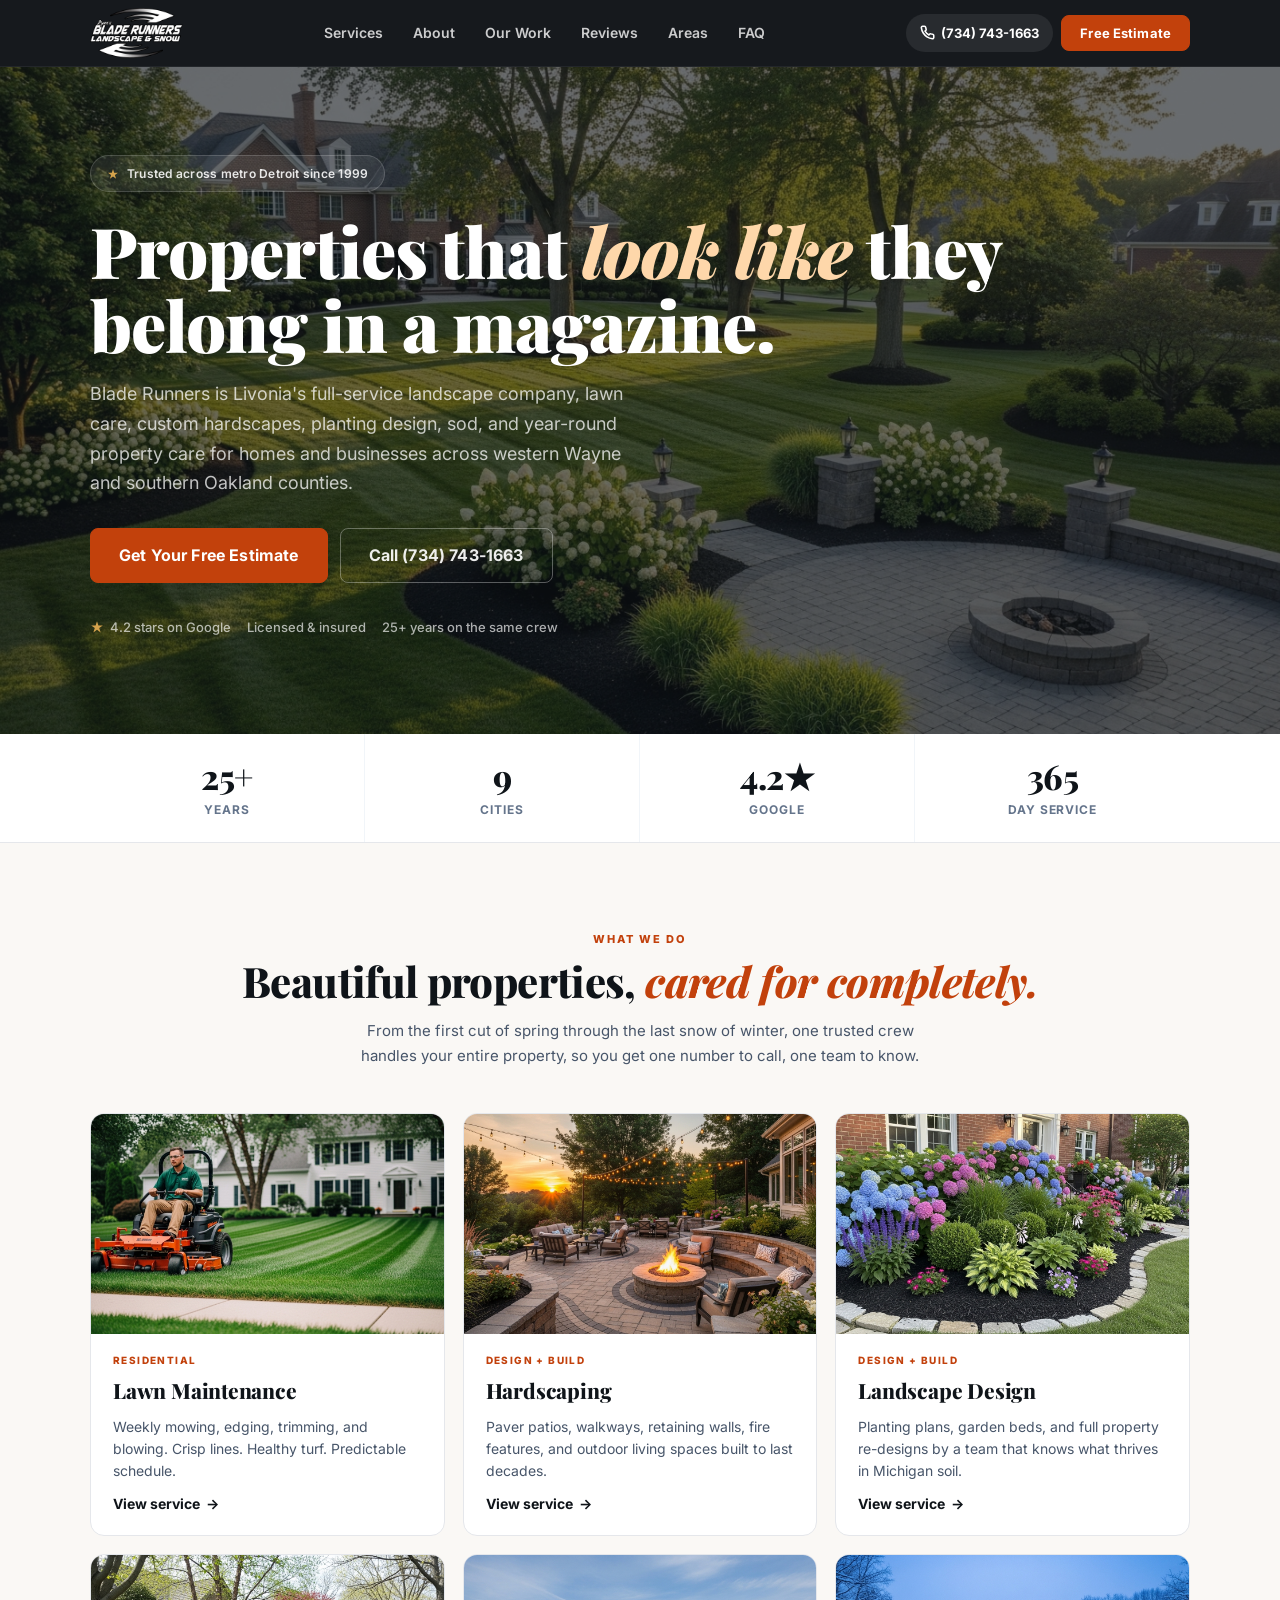
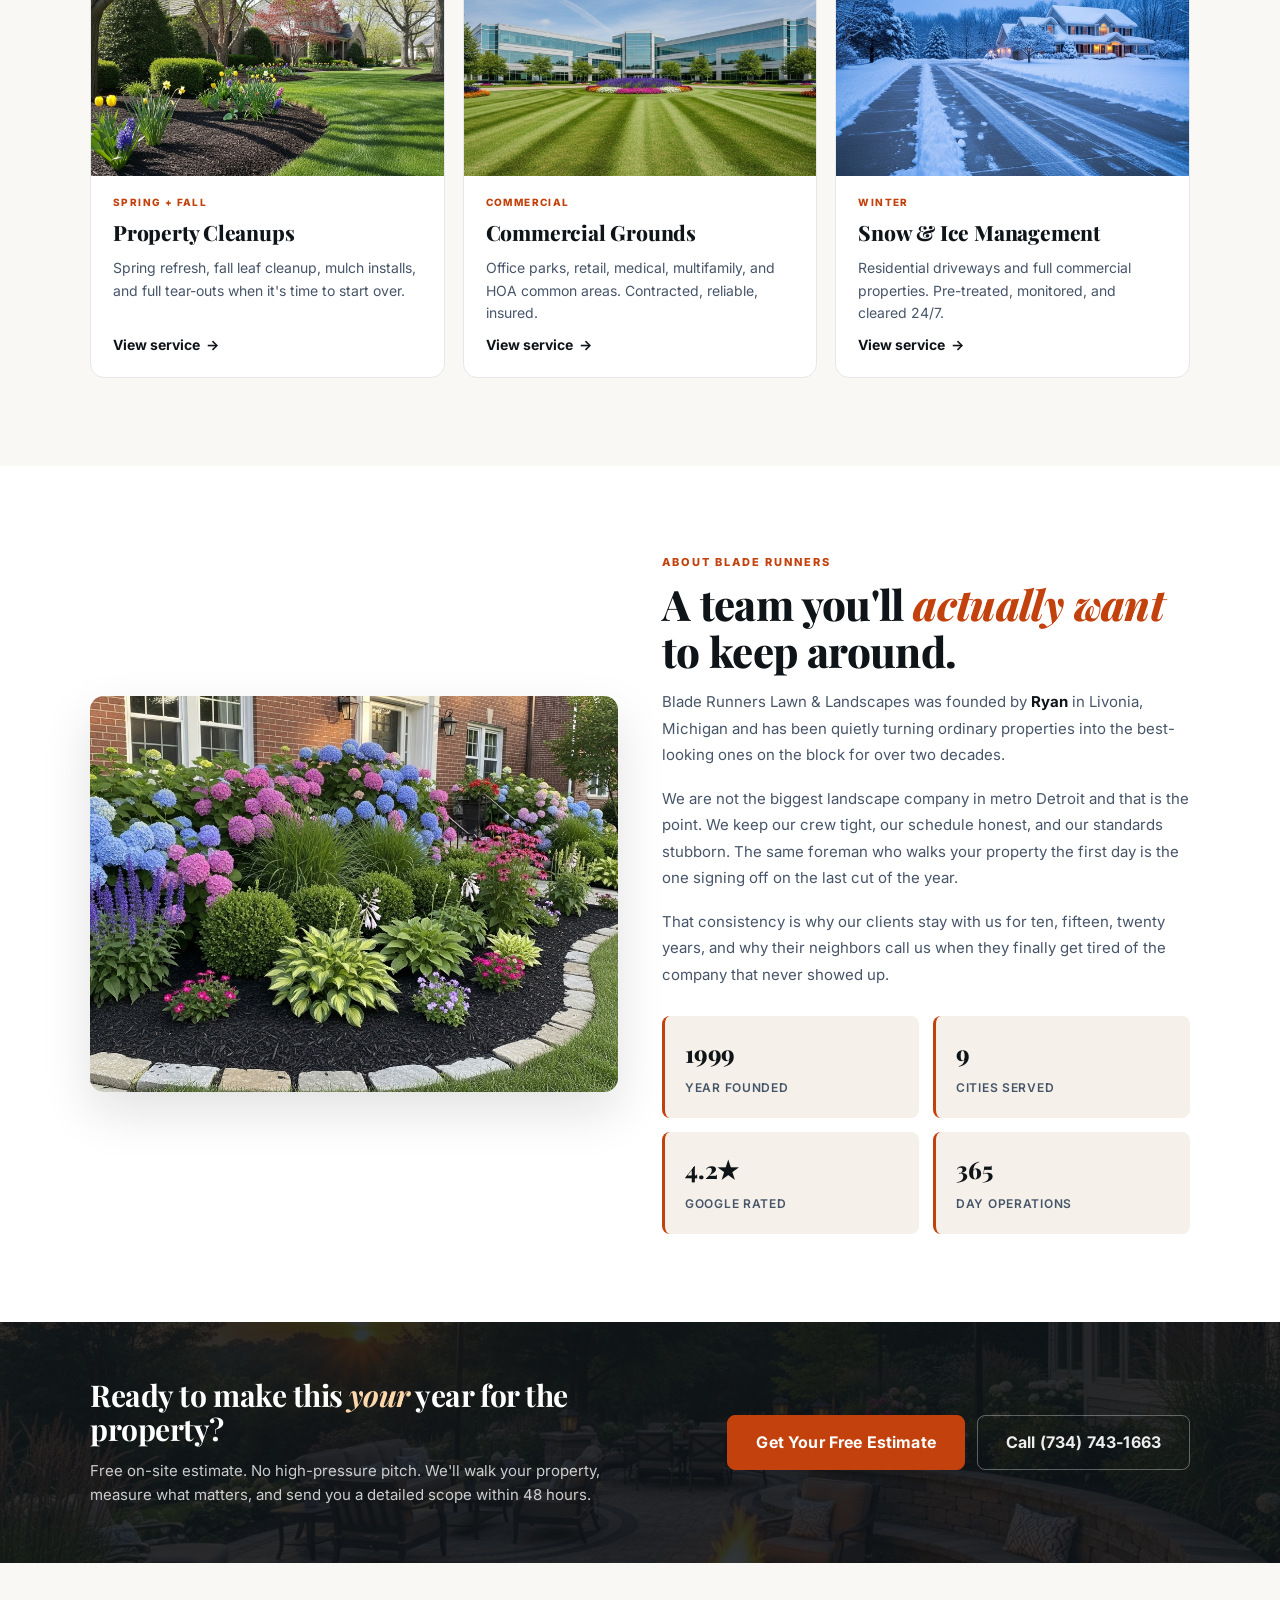
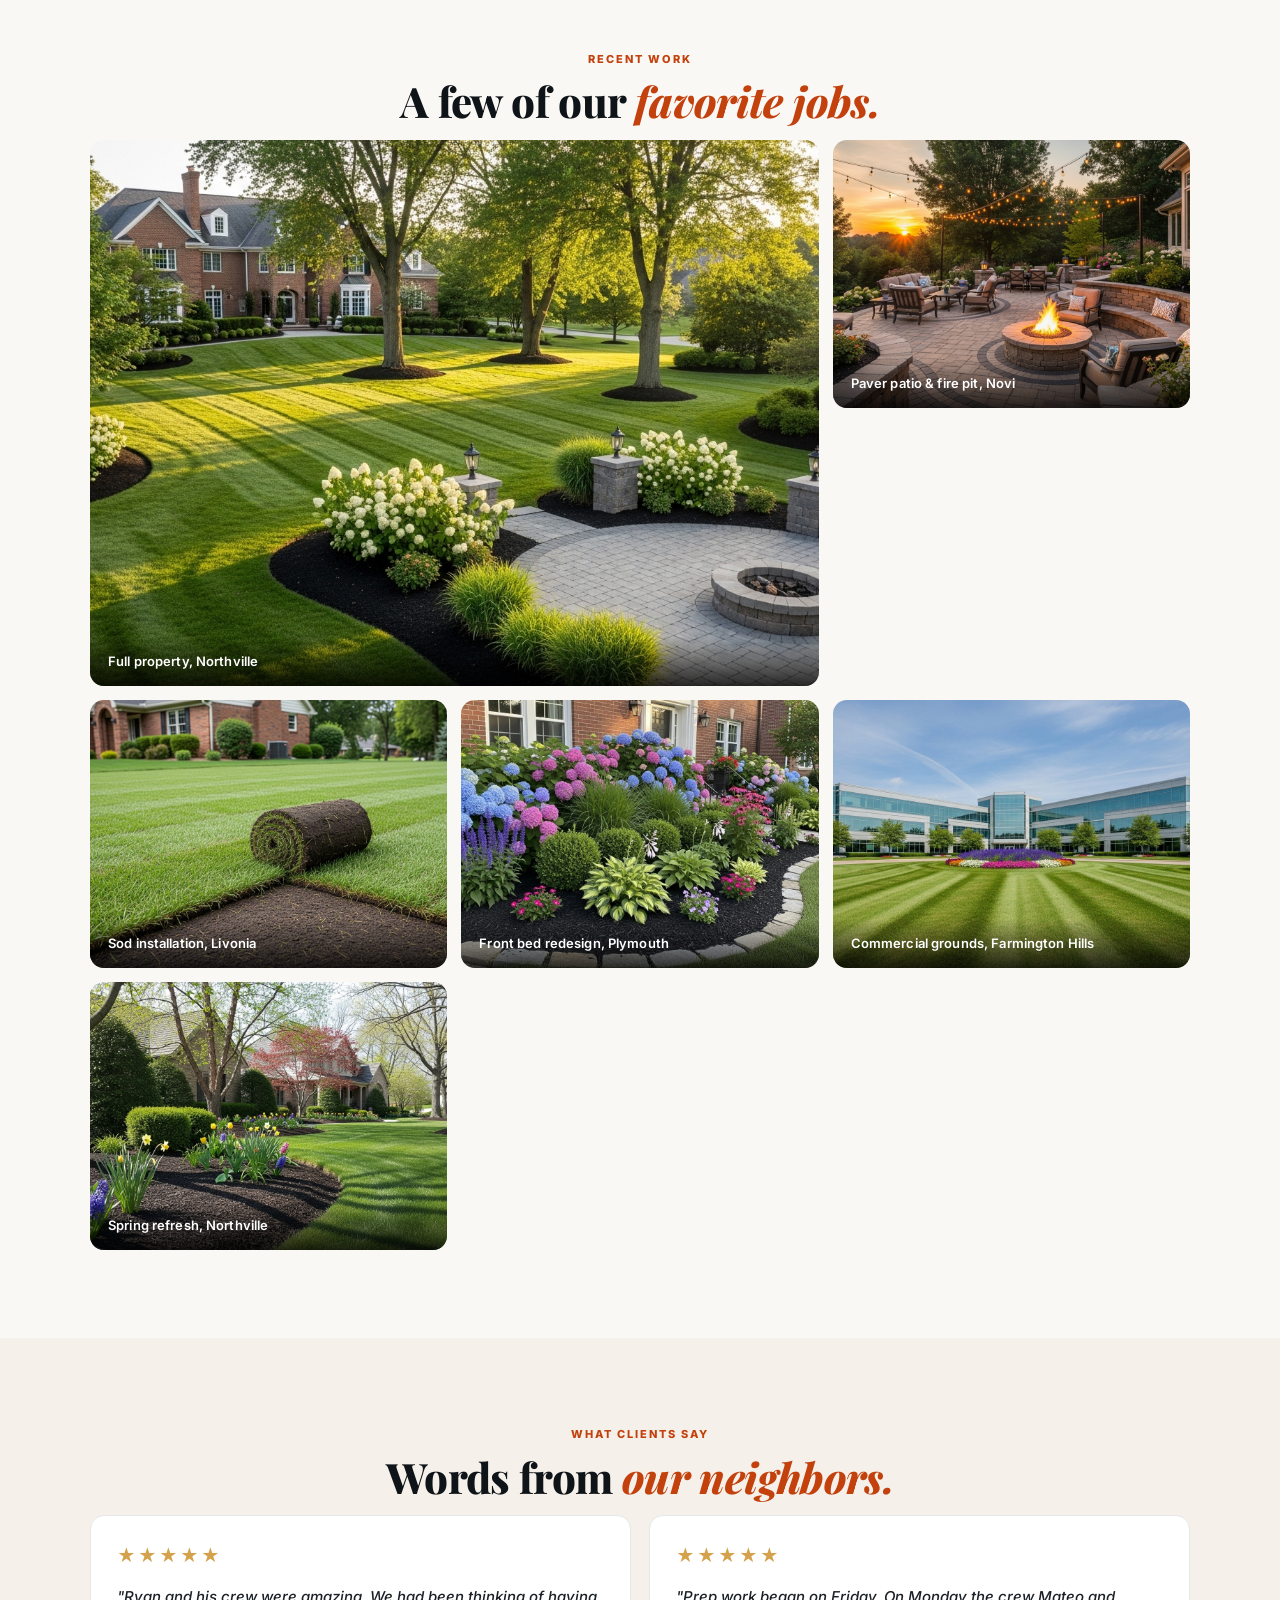
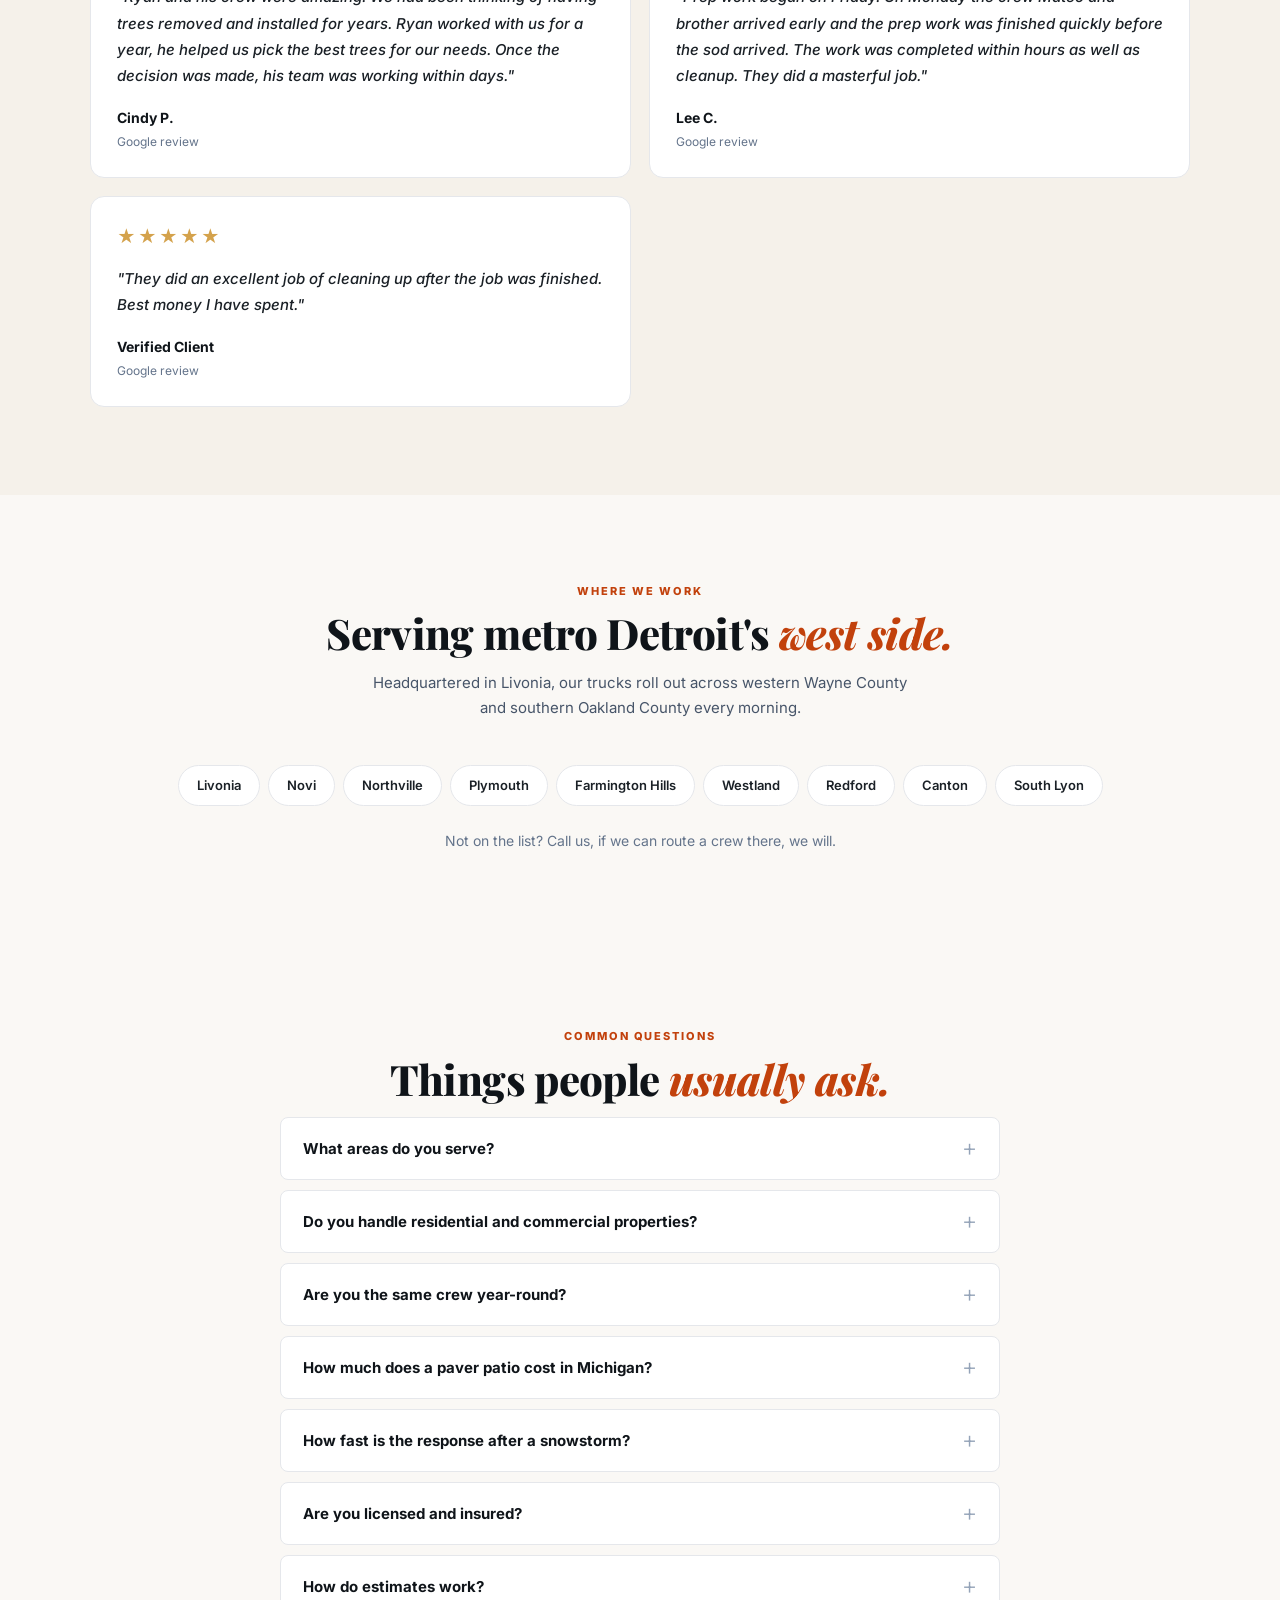
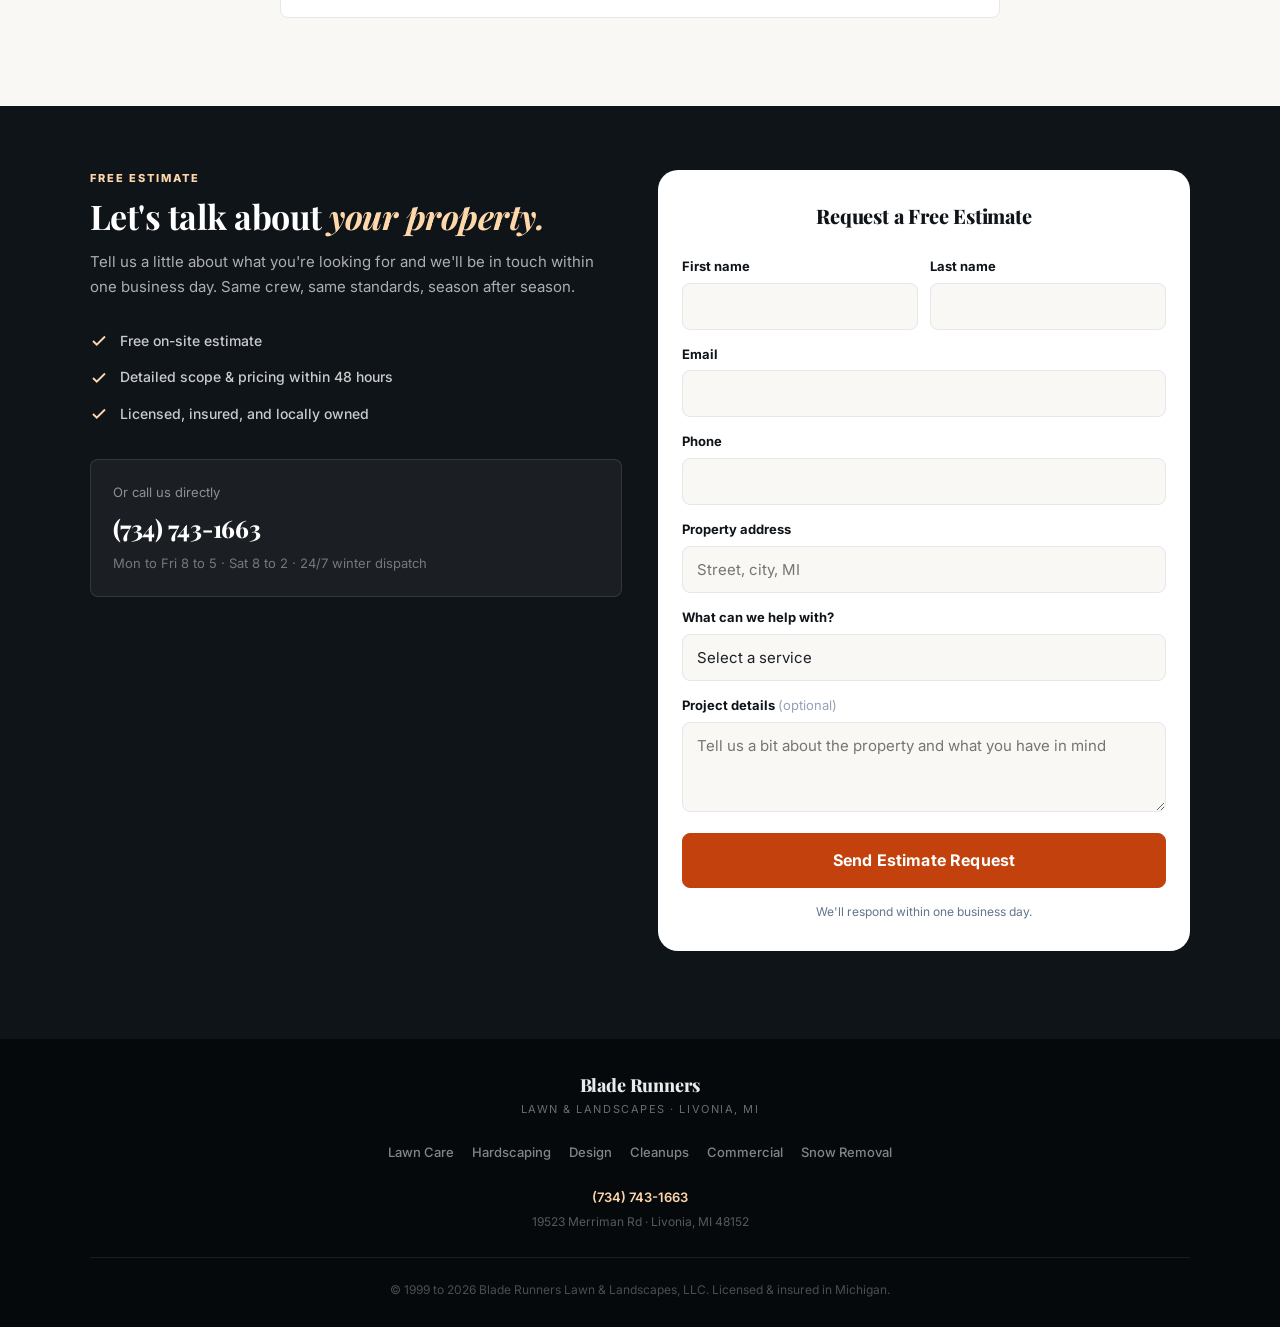
==== index.html @ 059b1758 "Brand: BR red #E00000 + chrome logo on dark header - Palette switched from clay orange to BR red (ma" ====
<!DOCTYPE html>
<html lang="en">
<head>
  <meta charset="UTF-8">
  <meta name="viewport" content="width=device-width, initial-scale=1.0">
  <title>Blade Runners Lawn &amp; Landscapes | Livonia MI Landscaping &amp; Lawn Care</title>
  <meta name="description" content="Livonia, Novi, Northville &amp; Plymouth's premier landscape company. Lawn maintenance, hardscaping, design, sod &amp; year-round snow service. 25+ years. Free estimates: (734) 743-1663.">
  <meta name="keywords" content="landscaping livonia mi, lawn care livonia, landscaping novi mi, hardscaping michigan, paver patio installation, residential lawn maintenance, commercial lawn care, snow removal livonia, sod installation, blade runners landscapes">
  <meta name="robots" content="index, follow">
  <link rel="canonical" href="https://bladerunnerslandscapes.com/">

  <meta property="og:site_name" content="Blade Runners Lawn &amp; Landscapes">
  <meta property="og:title" content="Blade Runners Lawn &amp; Landscapes | Livonia MI's Premier Landscape Company">
  <meta property="og:description" content="Beautiful lawns. Custom hardscapes. Reliable year-round care. Serving Livonia, Novi, Northville, Plymouth &amp; Farmington Hills since 1999.">
  <meta property="og:type" content="website">
  <meta property="og:url" content="https://bladerunnerslandscapes.com/">
  <meta property="og:image" content="https://bladerunnerslandscapes.com/assets/images/og-image.jpg">
  <meta property="og:image:width" content="1200">
  <meta property="og:image:height" content="630">
  <meta property="og:locale" content="en_US">
  <meta name="twitter:card" content="summary_large_image">
  <meta name="twitter:title" content="Blade Runners Lawn &amp; Landscapes | Livonia MI">
  <meta name="twitter:description" content="Beautiful lawns. Custom hardscapes. Reliable year-round care across metro Detroit's west side.">
  <meta name="twitter:image" content="https://bladerunnerslandscapes.com/assets/images/og-image.jpg">

  <link rel="icon" type="image/png" href="assets/images/br-logo-original.png">
  <link rel="apple-touch-icon" href="assets/images/br-logo-original.png">

  <script type="application/ld+json">
  {
    "@context": "https://schema.org",
    "@type": "LandscapingBusiness",
    "name": "Blade Runners Lawn & Landscapes, LLC",
    "alternateName": "Blade Runners Lawn & Snow",
    "description": "Premier landscape company serving Livonia, Novi, Northville, Plymouth, and Farmington Hills, Michigan. Lawn maintenance, custom hardscapes, landscape design, sod installation, tree services, and year-round snow & ice management.",
    "url": "https://bladerunnerslandscapes.com",
    "telephone": "+17347431663",
    "image": "https://bladerunnerslandscapes.com/assets/images/og-image.jpg",
    "logo": "https://bladerunnerslandscapes.com/assets/images/br-logo-original.png",
    "address": {
      "@type": "PostalAddress",
      "streetAddress": "19523 Merriman Rd",
      "addressLocality": "Livonia",
      "addressRegion": "MI",
      "postalCode": "48152",
      "addressCountry": "US"
    },
    "geo": {"@type":"GeoCoordinates","latitude":42.4314515,"longitude":-83.3559179},
    "areaServed": ["Livonia, MI","Novi, MI","Northville, MI","Plymouth, MI","Farmington Hills, MI","Westland, MI","Redford, MI","Canton, MI","South Lyon, MI"],
    "openingHoursSpecification": [
      {"@type":"OpeningHoursSpecification","dayOfWeek":["Monday","Tuesday","Wednesday","Thursday","Friday"],"opens":"08:00","closes":"17:00"},
      {"@type":"OpeningHoursSpecification","dayOfWeek":"Saturday","opens":"08:00","closes":"14:00"}
    ],
    "priceRange": "$$",
    "aggregateRating": {"@type":"AggregateRating","ratingValue":"4.2","reviewCount":"31","bestRating":"5"},
    "sameAs": ["https://www.google.com/maps/place/Blade+Runners+Lawn+%26+Landscapes,+LLC."]
  }
  </script>

  <script type="application/ld+json">
  {
    "@context": "https://schema.org",
    "@type": "FAQPage",
    "mainEntity": [
      {"@type":"Question","name":"What areas does Blade Runners Lawn & Landscapes serve?","acceptedAnswer":{"@type":"Answer","text":"We serve Livonia, Novi, Northville, Plymouth, Farmington Hills, Westland, Redford, Canton, South Lyon, and surrounding communities on metro Detroit's west side."}},
      {"@type":"Question","name":"Do you offer year-round service?","acceptedAnswer":{"@type":"Answer","text":"Yes. We provide lawn care, landscape design, and hardscape installation in spring through fall, then transition to snow & ice management in winter, one trusted crew, every season."}},
      {"@type":"Question","name":"How much does a paver patio cost in Michigan?","acceptedAnswer":{"@type":"Answer","text":"Most residential paver patios range from $12,000 to $45,000 depending on size, material grade, site prep, and design complexity. We provide free on-site estimates with detailed line-item pricing."}},
      {"@type":"Question","name":"Do you handle commercial properties?","acceptedAnswer":{"@type":"Answer","text":"Yes, we maintain office parks, retail centers, medical buildings, and HOA common areas across western Wayne County and southern Oakland County, with seasonal contracts and 24/7 winter response."}},
      {"@type":"Question","name":"Are you licensed and insured?","acceptedAnswer":{"@type":"Answer","text":"Yes. Blade Runners Lawn & Landscapes, LLC is fully licensed and insured in the state of Michigan, including general liability and workers' compensation."}}
    ]
  }
  </script>

  <link rel="sitemap" type="application/xml" href="/sitemap.xml">

  <link rel="preconnect" href="https://fonts.googleapis.com">
  <link rel="preconnect" href="https://fonts.gstatic.com" crossorigin>
  <link href="https://fonts.googleapis.com/css2?family=Inter:wght@400;500;600;700;800;900&family=Playfair+Display:ital,wght@0,700;0,800;0,900;1,800&display=swap" rel="stylesheet">
  <link rel="stylesheet" href="styles.css">
</head>
<body>

  <!-- Sticky Mobile CTA -->
  <div class="sticky-cta" id="stickyCta">
    <a href="tel:+17347431663" class="sticky-cta__call">
      <svg width="18" height="18" viewBox="0 0 24 24" fill="none" stroke="currentColor" stroke-width="2.5"><path d="M22 16.92v3a2 2 0 01-2.18 2 19.79 19.79 0 01-8.63-3.07 19.5 19.5 0 01-6-6 19.79 19.79 0 01-3.07-8.67A2 2 0 014.11 2h3a2 2 0 012 1.72c.127.96.361 1.903.7 2.81a2 2 0 01-.45 2.11L8.09 9.91a16 16 0 006 6l1.27-1.27a2 2 0 012.11-.45c.907.339 1.85.573 2.81.7A2 2 0 0122 16.92z"/></svg>
      Call Now
    </a>
    <a href="#contact" class="sticky-cta__quote">Free Estimate</a>
  </div>

  <!-- Header -->
  <header class="header" id="header">
    <div class="container">
      <div class="header__inner">
        <a href="/" class="header__brand"><img src="assets/images/br-logo.png" alt="Blade Runners Lawn &amp; Landscapes" class="header__logo"></a>
        <nav class="header__nav" id="desktopNav">
          <a href="#services">Services</a>
          <a href="#about">About</a>
          <a href="#work">Our Work</a>
          <a href="#reviews">Reviews</a>
          <a href="#areas">Areas</a>
          <a href="#faq">FAQ</a>
        </nav>
        <div class="header__actions">
          <a href="tel:+17347431663" class="header__phone">
            <svg width="15" height="15" viewBox="0 0 24 24" fill="none" stroke="currentColor" stroke-width="2.5"><path d="M22 16.92v3a2 2 0 01-2.18 2 19.79 19.79 0 01-8.63-3.07 19.5 19.5 0 01-6-6 19.79 19.79 0 01-3.07-8.67A2 2 0 014.11 2h3a2 2 0 012 1.72c.127.96.361 1.903.7 2.81a2 2 0 01-.45 2.11L8.09 9.91a16 16 0 006 6l1.27-1.27a2 2 0 012.11-.45c.907.339 1.85.573 2.81.7A2 2 0 0122 16.92z"/></svg>
            <span>(734) 743-1663</span>
          </a>
          <a href="#contact" class="btn btn--primary btn--sm header__cta">Free Estimate</a>
          <button class="hamburger" id="hamburger" aria-label="Open menu"><span></span><span></span><span></span></button>
        </div>
      </div>
    </div>
  </header>
  <div class="mobile-menu" id="mobileMenu">
    <nav class="mobile-menu__nav">
      <a href="#services">Services</a>
      <a href="#about">About</a>
      <a href="#work">Our Work</a>
      <a href="#reviews">Reviews</a>
      <a href="#areas">Areas</a>
      <a href="#faq">FAQ</a>
      <a href="#contact" class="btn btn--primary btn--lg btn--full">Get Free Estimate</a>
    </nav>
  </div>

  <!-- Hero with video -->
  <section class="hero">
    <video class="hero__video" autoplay muted loop playsinline poster="assets/images/home-hero.jpg">
      <source src="assets/videos/hero.mp4" type="video/mp4">
    </video>
    <div class="hero__overlay"></div>
    <div class="container">
      <div class="hero__content">
        <span class="hero__badge">
          <svg width="12" height="12" viewBox="0 0 24 24" fill="currentColor"><path d="M12 2l2.4 7.4H22l-6.2 4.5 2.4 7.4L12 16.8l-6.2 4.5 2.4-7.4L2 9.4h7.6z"/></svg>
          Trusted across metro Detroit since 1999
        </span>
        <h1 class="hero__title">Properties that <em>look like</em> they belong in a magazine.</h1>
        <p class="hero__subtitle">Blade Runners is Livonia's full-service landscape company, lawn care, custom hardscapes, planting design, sod, and year-round property care for homes and businesses across western Wayne and southern Oakland counties.</p>
        <div class="hero__ctas">
          <a href="#contact" class="btn btn--primary btn--lg">Get Your Free Estimate</a>
          <a href="tel:+17347431663" class="btn btn--outline-light btn--lg">Call (734) 743-1663</a>
        </div>
        <div class="hero__trust">
          <span class="hero__trust-item"><svg width="14" height="14" viewBox="0 0 24 24" fill="currentColor"><path d="M12 2l2.4 7.4H22l-6.2 4.5 2.4 7.4L12 16.8l-6.2 4.5 2.4-7.4L2 9.4h7.6z"/></svg>4.2 stars on Google</span>
          <span class="hero__trust-item">Licensed &amp; insured</span>
          <span class="hero__trust-item">25+ years on the same crew</span>
        </div>
      </div>
    </div>
  </section>

  <!-- Trust Bar -->
  <section class="trust-bar">
    <div class="container">
      <div class="trust-bar__inner">
        <div class="trust-bar__item"><span class="trust-bar__num">25+</span><span class="trust-bar__label">Years</span></div>
        <div class="trust-bar__item"><span class="trust-bar__num">9</span><span class="trust-bar__label">Cities</span></div>
        <div class="trust-bar__item"><span class="trust-bar__num">4.2&#9733;</span><span class="trust-bar__label">Google</span></div>
        <div class="trust-bar__item"><span class="trust-bar__num">365</span><span class="trust-bar__label">Day Service</span></div>
      </div>
    </div>
  </section>

  <!-- Services -->
  <section class="services" id="services">
    <div class="container">
      <span class="eyebrow">What we do</span>
      <h2 class="section-title">Beautiful properties, <em>cared for completely.</em></h2>
      <p class="section-sub">From the first cut of spring through the last snow of winter, one trusted crew handles your entire property, so you get one number to call, one team to know.</p>

      <div class="services__grid">
        <a href="lawn-maintenance/" class="svc-card" data-animate>
          <div class="svc-card__img"><img src="assets/images/svc-lawn-maintenance.jpg" alt="Manicured residential lawn with crisp diagonal stripes"></div>
          <span class="svc-card__tag">Residential</span>
          <h3>Lawn Maintenance</h3>
          <p>Weekly mowing, edging, trimming, and blowing. Crisp lines. Healthy turf. Predictable schedule.</p>
          <span class="svc-card__link">View service</span>
        </a>

        <a href="hardscaping/" class="svc-card" data-animate>
          <div class="svc-card__img"><img src="assets/images/svc-hardscaping.jpg" alt="Custom paver patio with stone fire pit at dusk"></div>
          <span class="svc-card__tag">Design + Build</span>
          <h3>Hardscaping</h3>
          <p>Paver patios, walkways, retaining walls, fire features, and outdoor living spaces built to last decades.</p>
          <span class="svc-card__link">View service</span>
        </a>

        <a href="landscape-design/" class="svc-card" data-animate>
          <div class="svc-card__img"><img src="assets/images/svc-landscape-design.jpg" alt="Layered garden bed with hydrangeas and ornamental grasses"></div>
          <span class="svc-card__tag">Design + Build</span>
          <h3>Landscape Design</h3>
          <p>Planting plans, garden beds, and full property re-designs by a team that knows what thrives in Michigan soil.</p>
          <span class="svc-card__link">View service</span>
        </a>

        <a href="landscape-cleanup/" class="svc-card" data-animate>
          <div class="svc-card__img"><img src="assets/images/svc-landscape-cleanup.jpg" alt="Spring landscape refresh with fresh mulch and edged beds"></div>
          <span class="svc-card__tag">Spring + Fall</span>
          <h3>Property Cleanups</h3>
          <p>Spring refresh, fall leaf cleanup, mulch installs, and full tear-outs when it's time to start over.</p>
          <span class="svc-card__link">View service</span>
        </a>

        <a href="commercial-lawn-maintenance/" class="svc-card" data-animate>
          <div class="svc-card__img"><img src="assets/images/svc-commercial-lawn.jpg" alt="Commercial office park with manicured landscaping"></div>
          <span class="svc-card__tag">Commercial</span>
          <h3>Commercial Grounds</h3>
          <p>Office parks, retail, medical, multifamily, and HOA common areas. Contracted, reliable, insured.</p>
          <span class="svc-card__link">View service</span>
        </a>

        <a href="snow-removal/" class="svc-card" data-animate>
          <div class="svc-card__img"><img src="assets/images/svc-snow-removal.jpg" alt="Cleared driveway after Michigan snowfall at dawn"></div>
          <span class="svc-card__tag">Winter</span>
          <h3>Snow &amp; Ice Management</h3>
          <p>Residential driveways and full commercial properties. Pre-treated, monitored, and cleared 24/7.</p>
          <span class="svc-card__link">View service</span>
        </a>
      </div>
    </div>
  </section>

  <!-- About -->
  <section class="about" id="about">
    <div class="container">
      <div class="about__inner">
        <div class="about__img" data-animate>
          <img src="assets/images/svc-landscape-design.jpg" alt="Professional landscape design installation">
        </div>
        <div class="about__text" data-animate>
          <span class="eyebrow section-title--left" style="text-align:left">About Blade Runners</span>
          <h2 class="section-title section-title--left">A team you'll <em>actually want</em> to keep around.</h2>
          <p>Blade Runners Lawn &amp; Landscapes was founded by <strong>Ryan</strong> in Livonia, Michigan and has been quietly turning ordinary properties into the best-looking ones on the block for over two decades.</p>
          <p>We are not the biggest landscape company in metro Detroit and that is the point. We keep our crew tight, our schedule honest, and our standards stubborn. The same foreman who walks your property the first day is the one signing off on the last cut of the year.</p>
          <p>That consistency is why our clients stay with us for ten, fifteen, twenty years, and why their neighbors call us when they finally get tired of the company that never showed up.</p>
          <div class="about__stats">
            <div class="about__stat"><strong>1999</strong><span>Year founded</span></div>
            <div class="about__stat"><strong>9</strong><span>Cities served</span></div>
            <div class="about__stat"><strong>4.2&#9733;</strong><span>Google rated</span></div>
            <div class="about__stat"><strong>365</strong><span>Day operations</span></div>
          </div>
        </div>
      </div>
    </div>
  </section>

  <!-- CTA Banner -->
  <section class="cta-banner" style="background-image:url('assets/images/svc-hardscaping.jpg')">
    <div class="container">
      <div class="cta-banner__inner">
        <div>
          <h2>Ready to make this <em>your</em> year for the property?</h2>
          <p>Free on-site estimate. No high-pressure pitch. We'll walk your property, measure what matters, and send you a detailed scope within 48 hours.</p>
        </div>
        <div class="cta-banner__actions">
          <a href="#contact" class="btn btn--primary btn--lg">Get Your Free Estimate</a>
          <a href="tel:+17347431663" class="btn btn--outline-light btn--lg">Call (734) 743-1663</a>
        </div>
      </div>
    </div>
  </section>

  <!-- Work / Gallery -->
  <section class="work" id="work">
    <div class="container">
      <span class="eyebrow">Recent work</span>
      <h2 class="section-title">A few of our <em>favorite jobs.</em></h2>
      <div class="work__grid">
        <div class="work__item work__item--wide" data-animate>
          <img src="assets/images/home-hero.jpg" alt="Estate property with paver patio and manicured lawn">
          <span>Full property, Northville</span>
        </div>
        <div class="work__item" data-animate>
          <img src="assets/images/svc-hardscaping.jpg" alt="Custom paver patio with fire pit">
          <span>Paver patio &amp; fire pit, Novi</span>
        </div>
        <div class="work__item" data-animate>
          <img src="assets/images/svc-sod.jpg" alt="Fresh sod installation">
          <span>Sod installation, Livonia</span>
        </div>
        <div class="work__item" data-animate>
          <img src="assets/images/svc-landscape-design.jpg" alt="Garden bed planting design">
          <span>Front bed redesign, Plymouth</span>
        </div>
        <div class="work__item" data-animate>
          <img src="assets/images/svc-commercial-lawn.jpg" alt="Commercial property landscaping">
          <span>Commercial grounds, Farmington Hills</span>
        </div>
        <div class="work__item" data-animate>
          <img src="assets/images/svc-landscape-cleanup.jpg" alt="Spring landscape cleanup">
          <span>Spring refresh, Northville</span>
        </div>
      </div>
    </div>
  </section>

  <!-- Reviews -->
  <section class="reviews" id="reviews">
    <div class="container">
      <span class="eyebrow">What clients say</span>
      <h2 class="section-title">Words from <em>our neighbors.</em></h2>
      <div class="reviews__grid">
        <div class="review-card" data-animate>
          <div class="review-card__stars">&#9733;&#9733;&#9733;&#9733;&#9733;</div>
          <p>"Ryan and his crew were amazing. We had been thinking of having trees removed and installed for years. Ryan worked with us for a year, he helped us pick the best trees for our needs. Once the decision was made, his team was working within days."</p>
          <span class="review-card__name">Cindy P.</span>
          <span class="review-card__src">Google review</span>
        </div>
        <div class="review-card" data-animate>
          <div class="review-card__stars">&#9733;&#9733;&#9733;&#9733;&#9733;</div>
          <p>"Prep work began on Friday. On Monday the crew Mateo and brother arrived early and the prep work was finished quickly before the sod arrived. The work was completed within hours as well as cleanup. They did a masterful job."</p>
          <span class="review-card__name">Lee C.</span>
          <span class="review-card__src">Google review</span>
        </div>
        <div class="review-card" data-animate>
          <div class="review-card__stars">&#9733;&#9733;&#9733;&#9733;&#9733;</div>
          <p>"They did an excellent job of cleaning up after the job was finished. Best money I have spent."</p>
          <span class="review-card__name">Verified Client</span>
          <span class="review-card__src">Google review</span>
        </div>
      </div>
    </div>
  </section>

  <!-- Service Areas -->
  <section id="areas">
    <div class="container">
      <span class="eyebrow">Where we work</span>
      <h2 class="section-title">Serving metro Detroit's <em>west side.</em></h2>
      <p class="section-sub">Headquartered in Livonia, our trucks roll out across western Wayne County and southern Oakland County every morning.</p>
      <div class="areas__grid">
        <a href="service-areas/livonia/" class="area-tag">Livonia</a>
        <a href="service-areas/novi/" class="area-tag">Novi</a>
        <a href="service-areas/northville/" class="area-tag">Northville</a>
        <a href="service-areas/plymouth/" class="area-tag">Plymouth</a>
        <a href="service-areas/farmington-hills/" class="area-tag">Farmington Hills</a>
        <span class="area-tag">Westland</span>
        <span class="area-tag">Redford</span>
        <span class="area-tag">Canton</span>
        <span class="area-tag">South Lyon</span>
      </div>
      <p class="areas__note">Not on the list? Call us, if we can route a crew there, we will.</p>
    </div>
  </section>

  <!-- FAQ -->
  <section class="faq" id="faq">
    <div class="container">
      <span class="eyebrow">Common questions</span>
      <h2 class="section-title">Things people <em>usually ask.</em></h2>
      <div class="faq__list">
        <details class="faq__item">
          <summary>What areas do you serve?</summary>
          <p>We serve Livonia, Novi, Northville, Plymouth, Farmington Hills, Westland, Redford, Canton, South Lyon, and the surrounding communities on metro Detroit's west side. Outside our standard route? Call us, if we can make it work, we will.</p>
        </details>
        <details class="faq__item">
          <summary>Do you handle residential and commercial properties?</summary>
          <p>Both. About half our work is custom residential, full property care for homes that take landscaping seriously. The other half is commercial: office parks, retail centers, medical buildings, multifamily, and HOA common areas with seasonal contracts.</p>
        </details>
        <details class="faq__item">
          <summary>Are you the same crew year-round?</summary>
          <p>Yes. The crew that mows your lawn in July is the same one plowing your driveway in January. We do not subcontract our route work, which is a big reason our clients stay with us for ten, fifteen, twenty years.</p>
        </details>
        <details class="faq__item">
          <summary>How much does a paver patio cost in Michigan?</summary>
          <p>Most residential paver patios fall between $12,000 and $45,000 depending on size, paver grade, site prep, drainage work, and design complexity (steps, walls, fire features add cost). We provide free on-site estimates with detailed line-item pricing, no mystery numbers.</p>
        </details>
        <details class="faq__item">
          <summary>How fast is the response after a snowstorm?</summary>
          <p>Commercial contracts get pre-treated and monitored in real time during a storm, with priority lots cleared before business hours. Residential routes are typically cleared within a few hours of snowfall ending, earlier when we can.</p>
        </details>
        <details class="faq__item">
          <summary>Are you licensed and insured?</summary>
          <p>Yes. Blade Runners Lawn &amp; Landscapes, LLC is fully licensed and insured in the state of Michigan, including general liability and workers' comp. Certificates available on request, many of our commercial clients ask, and that's expected.</p>
        </details>
        <details class="faq__item">
          <summary>How do estimates work?</summary>
          <p>You call or send a message. We schedule a walk-through of your property, usually within a few days. We take measurements, talk through what you actually want (and what you don't), and send you a detailed written scope and price within about 48 hours. No high-pressure pitch.</p>
        </details>
      </div>
    </div>
  </section>

  <!-- Contact -->
  <section class="contact" id="contact">
    <div class="container">
      <div class="contact__wrapper">
        <div class="contact__text">
          <span class="eyebrow eyebrow--light section-title--left" style="text-align:left">Free estimate</span>
          <h2 class="contact__title">Let's talk about <em>your property.</em></h2>
          <p class="contact__sub">Tell us a little about what you're looking for and we'll be in touch within one business day. Same crew, same standards, season after season.</p>
          <div class="contact__perks">
            <div class="contact__perk"><svg width="18" height="18" viewBox="0 0 24 24" fill="none" stroke="currentColor" stroke-width="2.5"><path d="M20 6L9 17l-5-5"/></svg>Free on-site estimate</div>
            <div class="contact__perk"><svg width="18" height="18" viewBox="0 0 24 24" fill="none" stroke="currentColor" stroke-width="2.5"><path d="M20 6L9 17l-5-5"/></svg>Detailed scope &amp; pricing within 48 hours</div>
            <div class="contact__perk"><svg width="18" height="18" viewBox="0 0 24 24" fill="none" stroke="currentColor" stroke-width="2.5"><path d="M20 6L9 17l-5-5"/></svg>Licensed, insured, and locally owned</div>
          </div>
          <div class="contact__direct">
            <p>Or call us directly</p>
            <a href="tel:+17347431663" class="contact__phone">(734) 743-1663</a>
            <p class="contact__hours">Mon to Fri 8 to 5 &middot; Sat 8 to 2 &middot; 24/7 winter dispatch</p>
          </div>
        </div>

        <form class="contact__form" action="https://formspree.io/f/your-form-id" method="POST">
          <h3 class="contact__form-title">Request a Free Estimate</h3>
          <div class="form-row">
            <div class="form-group"><label for="firstName">First name</label><input type="text" id="firstName" name="first_name" required></div>
            <div class="form-group"><label for="lastName">Last name</label><input type="text" id="lastName" name="last_name" required></div>
          </div>
          <div class="form-group"><label for="email">Email</label><input type="email" id="email" name="email" required></div>
          <div class="form-group"><label for="phone">Phone</label><input type="tel" id="phone" name="phone" required></div>
          <div class="form-group"><label for="address">Property address</label><input type="text" id="address" name="address" placeholder="Street, city, MI" required></div>
          <div class="form-group">
            <label for="service">What can we help with?</label>
            <select id="service" name="service" required>
              <option value="">Select a service</option>
              <option>Lawn maintenance</option>
              <option>Landscape design</option>
              <option>Hardscaping (patio, walls, fire pit)</option>
              <option>Sod installation</option>
              <option>Spring or fall cleanup</option>
              <option>Commercial grounds care</option>
              <option>Snow &amp; ice management</option>
              <option>Tree services</option>
              <option>Multiple / not sure</option>
            </select>
          </div>
          <div class="form-group"><label for="details">Project details <span class="optional">(optional)</span></label><textarea id="details" name="details" placeholder="Tell us a bit about the property and what you have in mind"></textarea></div>
          <button type="submit" class="btn btn--primary btn--lg btn--full">Send Estimate Request</button>
          <p class="form-note">We'll respond within one business day.</p>
        </form>
      </div>
    </div>
  </section>

  <!-- Footer -->
  <footer class="footer">
    <div class="container">
      <div class="footer__top">
        <div>
          <span class="footer__name">Blade Runners</span>
          <span class="footer__sub">Lawn &amp; Landscapes &middot; Livonia, MI</span>
        </div>
        <nav class="footer__links">
          <a href="lawn-maintenance/">Lawn Care</a>
          <a href="hardscaping/">Hardscaping</a>
          <a href="landscape-design/">Design</a>
          <a href="landscape-cleanup/">Cleanups</a>
          <a href="commercial-lawn-maintenance/">Commercial</a>
          <a href="snow-removal/">Snow Removal</a>
        </nav>
        <div class="footer__contact">
          <a href="tel:+17347431663">(734) 743-1663</a>
          <span>19523 Merriman Rd &middot; Livonia, MI 48152</span>
        </div>
      </div>
      <div class="footer__bottom">
        <p>&copy; 1999 to 2026 Blade Runners Lawn &amp; Landscapes, LLC. Licensed &amp; insured in Michigan.</p>
      </div>
    </div>
  </footer>

  <script src="assets/js/site.js" defer></script>
</body>
</html>
---- styles.css ----
/* =============================================
   BLADE RUNNERS LAWN & LANDSCAPES, Mobile-First
   Premium charcoal + warm clay accent
   ============================================= */
*,*::before,*::after{box-sizing:border-box;margin:0;padding:0}
:root{
  --ink:#0F1419;--ink-2:#1A2026;--ink-3:#2A323B;
  --clay:#C2410C;--clay-dark:#9A330A;--clay-light:#FED7AA;--clay-50:#FFF7ED;
  --bone:#FAF8F5;--cream:#F5F1EA;
  --white:#FFF;
  --gray-50:#F8FAFC;--gray-100:#F1F5F9;--gray-200:#E5E7EB;--gray-300:#CBD5E1;
  --gray-400:#94A3B8;--gray-500:#64748B;--gray-600:#475569;--gray-700:#334155;
  --gray-800:#1E293B;--gray-900:#0F172A;
  --gold:#D4A24C;
  --radius:8px;--radius-lg:14px;--radius-xl:20px;
}
html{scroll-behavior:smooth;-webkit-text-size-adjust:100%}
body{font-family:'Inter',-apple-system,BlinkMacSystemFont,sans-serif;color:var(--ink-2);background:var(--bone);line-height:1.6;-webkit-font-smoothing:antialiased;overflow-x:hidden}
body.menu-open{overflow:hidden}
a{color:var(--clay);text-decoration:none;transition:color .2s}a:hover{color:var(--clay-dark)}
img{max-width:100%;height:auto;display:block}
.container{width:100%;max-width:1180px;margin:0 auto;padding:0 20px}

/* BUTTONS */
.btn{display:inline-flex;align-items:center;justify-content:center;gap:8px;font-family:inherit;font-weight:700;font-size:15px;padding:13px 26px;border:1.5px solid transparent;border-radius:var(--radius);cursor:pointer;transition:transform .2s,background-color .2s,border-color .2s,color .2s;text-align:center;line-height:1.3;white-space:nowrap;letter-spacing:.01em}
.btn--primary{background:var(--clay);color:var(--white);border-color:var(--clay)}
.btn--primary:hover{background:var(--clay-dark);border-color:var(--clay-dark);color:var(--white);transform:translateY(-1px)}
.btn--ink{background:var(--ink);color:var(--white);border-color:var(--ink)}
.btn--ink:hover{background:var(--ink-2);color:var(--white);transform:translateY(-1px)}
.btn--ghost{background:transparent;color:var(--ink);border-color:var(--ink-3)}
.btn--ghost:hover{background:var(--ink);color:var(--white);border-color:var(--ink)}
.btn--outline-light{background:transparent;color:rgba(255,255,255,.92);border-color:rgba(255,255,255,.32)}
.btn--outline-light:hover{background:rgba(255,255,255,.08);border-color:rgba(255,255,255,.6);color:var(--white)}
.btn--sm{padding:9px 18px;font-size:13px}.btn--lg{padding:16px 28px;font-size:16px}.btn--full{width:100%}

/* STICKY MOBILE CTA */
.sticky-cta{position:fixed;bottom:0;left:0;right:0;z-index:999;display:flex;gap:8px;background:var(--ink);padding:12px 16px;padding-bottom:max(12px,env(safe-area-inset-bottom));transform:translateY(100%);transition:transform .3s;box-shadow:0 -4px 24px rgba(0,0,0,.32)}
.sticky-cta--visible{transform:translateY(0)}
.sticky-cta a{flex:1;display:flex;align-items:center;justify-content:center;gap:8px;padding:14px 16px;border-radius:var(--radius);font-weight:700;font-size:15px;text-align:center}
.sticky-cta__call{background:var(--clay);color:var(--white)!important}.sticky-cta__call:hover{background:var(--clay-dark);color:var(--white)!important}
.sticky-cta__quote{background:var(--white);color:var(--ink)!important}.sticky-cta__quote:hover{background:var(--gray-100);color:var(--ink)!important}

/* HEADER */
.header{position:sticky;top:0;z-index:502;background:rgba(10,13,17,.95);backdrop-filter:blur(14px);-webkit-backdrop-filter:blur(14px);border-bottom:1px solid rgba(255,255,255,.06);transition:background-color .3s,box-shadow .3s}
.header--scrolled{box-shadow:0 4px 20px rgba(0,0,0,.4);background:rgba(10,13,17,.98)}
.header__inner{display:flex;align-items:center;justify-content:space-between;padding:8px 0;gap:14px}
.header__brand{display:flex;align-items:center;text-decoration:none;flex-shrink:0;line-height:1}
.header__logo{height:50px;width:auto;display:block}
.header__nav{display:none;gap:30px}
.header__nav a{font-size:14px;font-weight:600;color:rgba(255,255,255,.78)}.header__nav a:hover{color:var(--clay)}
.header__actions{display:flex;align-items:center;gap:8px}
.header__phone{display:flex;align-items:center;gap:6px;font-size:13px;font-weight:700;color:var(--white)!important;padding:9px 14px;border-radius:100px;background:rgba(255,255,255,.08);transition:background .2s,color .2s}
.header__phone:hover{background:var(--clay);color:var(--white)!important}
.header__phone span{display:none}
.header__cta{display:none}
.hamburger{display:flex;flex-direction:column;justify-content:center;gap:5px;width:38px;height:38px;background:none;border:none;cursor:pointer;padding:6px}
.hamburger span{display:block;width:100%;height:2.5px;background:var(--white);border-radius:2px;transition:all .3s;transform-origin:center}
.hamburger.is-active span:nth-child(1){transform:translateY(7.5px) rotate(45deg)}
.hamburger.is-active span:nth-child(2){opacity:0}
.hamburger.is-active span:nth-child(3){transform:translateY(-7.5px) rotate(-45deg)}
.mobile-menu{position:fixed;top:0;left:0;right:0;bottom:0;z-index:501;background:var(--ink);padding-top:76px;transform:translateX(100%);transition:transform .35s cubic-bezier(.4,0,.2,1)}
.mobile-menu.is-open{transform:translateX(0)}
.mobile-menu__nav{display:flex;flex-direction:column;padding:24px;gap:4px}
.mobile-menu__nav a{font-size:18px;font-weight:600;color:var(--white);padding:14px 0;border-bottom:1px solid rgba(255,255,255,.08)}
.mobile-menu__nav a:last-child{border-bottom:none;margin-top:18px}

/* HERO */
.hero{position:relative;background:var(--ink);padding:60px 0 70px;overflow:hidden;background-size:cover;background-position:center}
.hero__overlay{position:absolute;inset:0;background:rgba(15,20,25,.62);pointer-events:none}
.hero__content{position:relative;z-index:1}
.hero__badge{display:inline-flex;align-items:center;gap:8px;background:rgba(255,255,255,.08);color:rgba(255,255,255,.88);font-size:12px;font-weight:600;padding:8px 16px;border-radius:100px;border:1px solid rgba(255,255,255,.16);margin-bottom:22px;letter-spacing:.02em}
.hero__badge svg{color:var(--gold)}
.hero__title{font-family:'Playfair Display',serif;font-size:38px;font-weight:900;color:var(--white);line-height:1.05;margin-bottom:18px;letter-spacing:-.015em}
.hero__title em{font-style:italic;color:var(--clay-light)}
.hero__subtitle{font-size:16px;color:rgba(255,255,255,.74);line-height:1.65;margin-bottom:30px;max-width:560px}
.hero__ctas{display:flex;flex-direction:column;gap:12px;margin-bottom:34px}
.hero__trust{display:flex;flex-wrap:wrap;gap:16px}
.hero__trust-item{display:flex;align-items:center;gap:6px;font-size:13px;font-weight:500;color:rgba(255,255,255,.66)}
.hero__trust-item svg{color:var(--gold);flex-shrink:0}

/* HERO VIDEO */
.hero__video{position:absolute;inset:0;width:100%;height:100%;object-fit:cover;z-index:0}

/* TRUST BAR */
.trust-bar{background:var(--white);border-bottom:1px solid var(--gray-200);padding:0}
.trust-bar__inner{display:grid;grid-template-columns:repeat(4,1fr);text-align:center}
.trust-bar__item{padding:22px 8px;border-right:1px solid var(--gray-100)}
.trust-bar__item:last-child{border-right:none}
.trust-bar__num{display:block;font-family:'Playfair Display',serif;font-size:26px;font-weight:800;color:var(--ink);line-height:1.2;letter-spacing:-.01em}
.trust-bar__label{font-size:10px;font-weight:700;color:var(--gray-500);text-transform:uppercase;letter-spacing:.08em;display:block;margin-top:4px}

/* SECTIONS */
section{padding:60px 0}
.eyebrow{display:block;text-align:center;font-size:11px;font-weight:800;color:var(--clay);text-transform:uppercase;letter-spacing:.18em;margin-bottom:10px}
.eyebrow--light{color:var(--clay-light)}
.section-title{font-family:'Playfair Display',serif;font-size:30px;font-weight:800;text-align:center;line-height:1.12;margin-bottom:14px;color:var(--ink);letter-spacing:-.015em}
.section-title em{font-style:italic;color:var(--clay)}
.section-title--left{text-align:left}
.section-sub{font-size:15px;color:var(--gray-600);text-align:center;max-width:560px;margin:0 auto 44px;line-height:1.65}

/* SERVICES */
.services{background:var(--bone)}
.services__grid{display:grid;gap:18px}
.svc-card{background:var(--white);border:1px solid var(--gray-200);border-radius:var(--radius-lg);overflow:hidden;transition:transform .35s,box-shadow .35s,border-color .35s;opacity:0;transform:translateY(24px)}
.svc-card.is-visible{opacity:1;transform:translateY(0)}
.svc-card:hover{border-color:var(--ink-3);box-shadow:0 12px 36px rgba(15,20,25,.08);transform:translateY(-3px)}
.svc-card__img{aspect-ratio:16/10;overflow:hidden;background:var(--cream)}
.svc-card__img img{width:100%;height:100%;object-fit:cover;transition:transform .6s}
.svc-card:hover .svc-card__img img{transform:scale(1.06)}
.svc-card{text-decoration:none;color:inherit;display:flex;flex-direction:column}
.svc-card__tag{font-size:10px;font-weight:800;color:var(--clay);text-transform:uppercase;letter-spacing:.14em;padding:18px 22px 0}
.svc-card h3{font-family:'Playfair Display',serif;font-size:21px;font-weight:800;padding:6px 22px 8px;color:var(--ink);letter-spacing:-.01em}
.svc-card p{font-size:14px;color:var(--gray-600);padding:0 22px 10px;line-height:1.6;flex:1}
.svc-card__link{display:flex;align-items:center;gap:6px;padding:0 22px 20px;font-size:14px;font-weight:700;color:var(--ink)}
.svc-card__link::after{content:'\2192';transition:transform .25s}
.svc-card:hover .svc-card__link::after{transform:translateX(4px)}

/* ABOUT */
.about{background:var(--white)}
.about__inner{display:grid;gap:36px;align-items:center}
.about__img{border-radius:var(--radius-lg);overflow:hidden;box-shadow:0 20px 50px rgba(15,20,25,.12)}
.about__img img{width:100%;aspect-ratio:4/3;object-fit:cover}
.about__text p{font-size:15px;color:var(--gray-600);line-height:1.75;margin-bottom:18px}
.about__text strong{color:var(--ink)}
.about__stats{display:grid;grid-template-columns:1fr 1fr;gap:14px;margin-top:28px}
.about__stat{background:var(--cream);border-left:3px solid var(--clay);border-radius:var(--radius);padding:18px 20px}
.about__stat strong{display:block;font-family:'Playfair Display',serif;font-size:24px;font-weight:800;color:var(--ink);margin-bottom:2px;letter-spacing:-.01em}
.about__stat span{font-size:12px;color:var(--gray-600);font-weight:600;text-transform:uppercase;letter-spacing:.06em}

/* CTA BANNER */
.cta-banner{background:var(--ink);padding:56px 0;position:relative;background-size:cover;background-position:center}
.cta-banner::before{content:'';position:absolute;inset:0;background:rgba(15,20,25,.86)}
.cta-banner .container{position:relative;z-index:1}
.cta-banner__inner{text-align:center}
.cta-banner h2{font-family:'Playfair Display',serif;font-size:30px;color:var(--white);margin-bottom:12px;line-height:1.15;letter-spacing:-.015em}
.cta-banner h2 em{font-style:italic;color:var(--clay-light)}
.cta-banner p{font-size:15px;color:rgba(255,255,255,.78);margin-bottom:28px;max-width:520px;margin-left:auto;margin-right:auto;line-height:1.6}
.cta-banner__actions{display:flex;flex-direction:column;gap:12px;max-width:380px;margin:0 auto}

/* WORK / GALLERY */
.work__grid{display:grid;grid-template-columns:1fr;gap:14px}
.work__item{position:relative;border-radius:var(--radius-lg);overflow:hidden;aspect-ratio:4/3;background:var(--cream)}
.work__item img{width:100%;height:100%;object-fit:cover;transition:transform .6s}
.work__item:hover img{transform:scale(1.06)}
.work__item span{position:absolute;bottom:0;left:0;right:0;padding:14px 18px;background:linear-gradient(transparent,rgba(0,0,0,.78));color:var(--white);font-size:13px;font-weight:600;letter-spacing:.01em}

/* REVIEWS */
.reviews{background:var(--cream)}
.reviews__grid{display:grid;gap:18px}
.review-card{background:var(--white);border:1px solid var(--gray-200);border-radius:var(--radius-lg);padding:26px;opacity:0;transform:translateY(24px);transition:opacity .5s,transform .5s}
.review-card.is-visible{opacity:1;transform:translateY(0)}
.review-card__stars{color:var(--gold);font-size:18px;letter-spacing:2px;margin-bottom:14px}
.review-card p{font-size:15px;color:var(--ink-2);line-height:1.75;font-style:italic;margin-bottom:18px;font-weight:500}
.review-card__name{display:block;font-weight:700;font-size:14px;color:var(--ink)}
.review-card__src{display:block;font-size:12px;color:var(--gray-500);margin-top:2px}

/* AREAS */
.areas__grid{display:flex;flex-wrap:wrap;justify-content:center;gap:8px;margin-bottom:24px}
.area-tag{font-size:13px;font-weight:600;padding:9px 18px;background:var(--white);border:1px solid var(--gray-200);border-radius:100px;color:var(--ink-2);transition:all .2s}
.area-tag:hover{border-color:var(--clay);color:var(--clay);background:var(--clay-50)}
.areas__note{text-align:center;font-size:14px;color:var(--gray-500)}

/* FAQ */
.faq{background:var(--bone)}
.faq__list{max-width:720px;margin:0 auto;display:flex;flex-direction:column;gap:10px}
.faq__item{background:var(--white);border:1px solid var(--gray-200);border-radius:var(--radius);overflow:hidden;transition:border-color .2s}
.faq__item[open]{border-color:var(--ink-3)}
.faq__item summary{padding:20px 50px 20px 22px;font-weight:700;font-size:15px;cursor:pointer;list-style:none;color:var(--ink);position:relative;line-height:1.4}
.faq__item summary::-webkit-details-marker{display:none}
.faq__item summary::after{content:'+';position:absolute;right:22px;top:50%;transform:translateY(-50%);font-size:24px;font-weight:300;color:var(--gray-400)}
.faq__item[open] summary::after{content:'\2212';color:var(--clay)}
.faq__item p{padding:0 22px 22px;font-size:14px;color:var(--gray-600);line-height:1.75}

/* CONTACT */
.contact{background:var(--ink);padding:64px 0;padding-bottom:max(64px,calc(env(safe-area-inset-bottom)+88px))}
.contact__wrapper{display:grid;gap:36px}
.contact__text{color:var(--white)}
.contact__title{font-family:'Playfair Display',serif;font-size:30px;color:var(--white);line-height:1.15;margin-bottom:14px;letter-spacing:-.015em}
.contact__title em{font-style:italic;color:var(--clay-light)}
.contact__sub{font-size:15px;color:rgba(255,255,255,.66);line-height:1.65;margin-bottom:30px}
.contact__perks{display:flex;flex-direction:column;gap:14px;margin-bottom:34px}
.contact__perk{display:flex;align-items:center;gap:12px;font-size:14px;color:rgba(255,255,255,.78);font-weight:500}
.contact__perk svg{color:var(--clay-light);flex-shrink:0}
.contact__direct{padding:22px;background:rgba(255,255,255,.05);border:1px solid rgba(255,255,255,.1);border-radius:var(--radius)}
.contact__direct p{font-size:13px;color:rgba(255,255,255,.5);margin-bottom:6px}
.contact__phone{font-family:'Playfair Display',serif;font-size:24px;font-weight:800;color:var(--white)!important;display:block;margin-bottom:6px;letter-spacing:-.01em}
.contact__phone:hover{color:var(--clay-light)!important}
.contact__hours{font-size:12px;color:rgba(255,255,255,.4)!important;margin-bottom:0!important}
.contact__form{background:var(--white);border-radius:var(--radius-xl);padding:30px 24px;color:var(--ink-2)}
.contact__form-title{font-family:'Playfair Display',serif;font-size:20px;font-weight:800;text-align:center;margin-bottom:24px;color:var(--ink);letter-spacing:-.01em}
.form-row{display:grid;grid-template-columns:1fr 1fr;gap:12px}
.form-group{margin-bottom:14px}
.form-group label{display:block;font-size:13px;font-weight:700;color:var(--ink);margin-bottom:6px}
.optional{font-weight:400;color:var(--gray-400)}
.form-group input,.form-group select,.form-group textarea{width:100%;padding:13px 14px;border:1.5px solid var(--gray-200);border-radius:var(--radius);font-size:15px;font-family:inherit;color:var(--ink-2);background:var(--bone);transition:border-color .2s,box-shadow .2s,background .2s;-webkit-appearance:none}
.form-group input:focus,.form-group select:focus,.form-group textarea:focus{outline:none;border-color:var(--clay);box-shadow:0 0 0 3px rgba(194,65,12,.12);background:var(--white)}
.form-group textarea{resize:vertical;min-height:90px}
.form-note{text-align:center;font-size:12px;color:var(--gray-500);margin-top:14px}

/* FOOTER */
.footer{background:#06090C;color:rgba(255,255,255,.5);padding:36px 0 28px}
.footer__top{display:flex;flex-direction:column;align-items:center;gap:24px;padding-bottom:26px;border-bottom:1px solid rgba(255,255,255,.08);margin-bottom:22px;text-align:center}
.footer__name{font-family:'Playfair Display',serif;font-size:18px;font-weight:800;color:rgba(255,255,255,.92);display:block;line-height:1.2;letter-spacing:-.01em}
.footer__sub{font-size:11px;color:rgba(255,255,255,.4);display:block;text-transform:uppercase;letter-spacing:.14em;margin-top:4px}
.footer__links{display:flex;flex-wrap:wrap;justify-content:center;gap:18px}
.footer__links a{font-size:13px;font-weight:500;color:rgba(255,255,255,.5)!important}.footer__links a:hover{color:var(--white)!important}
.footer__contact{display:flex;flex-direction:column;gap:4px;align-items:center}
.footer__contact a{font-size:13px;font-weight:600;color:var(--clay-light)!important}
.footer__contact span{font-size:12px;color:rgba(255,255,255,.32)}
.footer__bottom{text-align:center}.footer__bottom p{font-size:12px;color:rgba(255,255,255,.28)}

/* ANIMATIONS */
[data-animate]{opacity:0;transform:translateY(28px);transition:opacity .6s,transform .6s}
[data-animate].is-visible{opacity:1;transform:translateY(0)}

/* TABLET */
@media(min-width:640px){
  .hero__title{font-size:48px}.hero__ctas{flex-direction:row}.section-title{font-size:36px}
  .services__grid{grid-template-columns:1fr 1fr}
  .about__inner{grid-template-columns:1fr 1fr;gap:44px}
  .work__grid{grid-template-columns:1fr 1fr}
  .work__item--wide{grid-column:span 2}
  .reviews__grid{grid-template-columns:1fr 1fr}
  .cta-banner__actions{flex-direction:row;max-width:520px}
  .contact__wrapper{grid-template-columns:1fr 1fr;align-items:start}
  .contact__title{font-size:34px}
  .trust-bar__num{font-size:30px}.trust-bar__label{font-size:11px}
}

/* DESKTOP */
@media(min-width:960px){
  .container{padding:0 40px}section{padding:88px 0}
  .hero{padding:88px 0 96px}.hero__title{font-size:62px}.hero__subtitle{font-size:18px}
  .section-title{font-size:42px}
  .header__nav{display:flex}.hamburger{display:none}.header__phone span{display:inline}.header__cta{display:inline-flex}
  .services__grid{grid-template-columns:1fr 1fr 1fr}
  .work__grid{grid-template-columns:1fr 1fr 1fr}
  .work__item--wide{grid-column:span 2}
  .cta-banner__inner{display:flex;align-items:center;text-align:left;gap:44px}
  .cta-banner p{margin-left:0;margin-right:0;margin-bottom:0}
  .cta-banner__actions{flex-direction:row;flex-shrink:0}
  .contact{padding-bottom:88px}
  .sticky-cta{display:none}
  .trust-bar__num{font-size:34px}.trust-bar__label{font-size:12px}
}

@media(min-width:1200px){.hero__title{font-size:70px}}

/* =============================================
   SERVICE PAGES
   ============================================= */
.svc-hero{position:relative;background:var(--ink);padding:54px 0 62px;overflow:hidden;background-size:cover;background-position:center}
.svc-hero__overlay{position:absolute;inset:0;background:rgba(15,20,25,.7)}
.svc-hero__content{position:relative;z-index:1}
.svc-hero__back{display:inline-flex;align-items:center;gap:6px;font-size:13px;font-weight:600;color:rgba(255,255,255,.5)!important;margin-bottom:22px}.svc-hero__back:hover{color:rgba(255,255,255,.9)!important}
.svc-hero__eyebrow{display:inline-block;font-size:11px;font-weight:800;color:var(--clay-light);text-transform:uppercase;letter-spacing:.18em;margin-bottom:14px}
.svc-hero__title{font-family:'Playfair Display',serif;font-size:36px;color:var(--white);line-height:1.05;margin-bottom:16px;letter-spacing:-.015em}
.svc-hero__title em{font-style:italic;color:var(--clay-light)}
.svc-hero__sub{font-size:16px;color:rgba(255,255,255,.7);line-height:1.65;max-width:580px;margin-bottom:30px}
.svc-hero__ctas{display:flex;flex-direction:column;gap:12px}
.svc-content{padding:56px 0;background:var(--bone)}
.svc-content__grid{display:grid;gap:44px}
.svc-content__main h2{font-family:'Playfair Display',serif;font-size:24px;color:var(--ink);margin:44px 0 16px;line-height:1.2;letter-spacing:-.01em}
.svc-content__main h2:first-child{margin-top:0}
.svc-content__main h2 em{font-style:italic;color:var(--clay)}
.svc-content__main p{font-size:15px;color:var(--gray-700);line-height:1.78;margin-bottom:18px}
.svc-content__main strong{color:var(--ink)}
.svc-steps{display:flex;flex-direction:column;margin:28px 0}
.svc-step{display:flex;gap:18px;padding:20px 0;border-bottom:1px solid var(--gray-200)}
.svc-step:last-child{border-bottom:none}
.svc-step__num{width:38px;height:38px;min-width:38px;background:var(--ink);color:var(--clay-light);font-weight:800;font-size:14px;border-radius:50%;display:flex;align-items:center;justify-content:center;margin-top:2px;font-family:'Playfair Display',serif}
.svc-step h3{font-family:'Playfair Display',serif;font-size:18px;font-weight:700;color:var(--ink);margin-bottom:6px;letter-spacing:-.005em}
.svc-step p{font-size:14px;color:var(--gray-600);line-height:1.65;margin-bottom:0}
.svc-checklist{list-style:none;display:flex;flex-direction:column;gap:11px;margin:22px 0 30px;padding:0}
.svc-checklist li{font-size:15px;color:var(--gray-700);padding-left:30px;position:relative;line-height:1.55}
.svc-checklist li::before{content:'\2713';position:absolute;left:0;top:0;color:var(--clay);font-weight:800;font-size:16px}
.svc-content__sidebar{display:flex;flex-direction:column;gap:18px}
.svc-sidebar-card{background:var(--white);border:1px solid var(--gray-200);border-radius:var(--radius-lg);padding:24px 22px}
.svc-sidebar-card--cta{background:var(--ink);border-color:transparent;text-align:center}
.svc-sidebar-card--cta h3{font-family:'Playfair Display',serif;font-size:20px;font-weight:800;color:var(--white);margin-bottom:10px;letter-spacing:-.01em}
.svc-sidebar-card--cta p{font-size:14px;color:rgba(255,255,255,.62);margin-bottom:20px;line-height:1.55}
.svc-sidebar-phone{display:block;text-align:center;margin-top:14px;font-family:'Playfair Display',serif;font-size:18px;font-weight:800;color:rgba(255,255,255,.78)!important}.svc-sidebar-phone:hover{color:var(--clay-light)!important}
.svc-sidebar-card h3{font-family:'Playfair Display',serif;font-size:17px;font-weight:700;color:var(--ink);margin-bottom:14px;letter-spacing:-.005em}
.svc-sidebar-links{list-style:none;padding:0;display:flex;flex-direction:column}
.svc-sidebar-links li{border-bottom:1px solid var(--gray-200)}.svc-sidebar-links li:last-child{border-bottom:none}
.svc-sidebar-links a{display:block;padding:12px 0;font-size:14px;font-weight:600;color:var(--ink-2)!important;transition:color .2s,padding-left .2s}
.svc-sidebar-links a:hover,.svc-sidebar-links a.is-current{color:var(--clay)!important;padding-left:8px}

/* PROCESS / NUMBERED STEPS LARGE */
.process-grid{display:grid;gap:18px;margin:32px 0}
.process-card{background:var(--white);border:1px solid var(--gray-200);border-radius:var(--radius-lg);padding:24px}
.process-card__num{font-family:'Playfair Display',serif;font-size:36px;font-weight:800;color:var(--clay);line-height:1;margin-bottom:10px;display:block;letter-spacing:-.02em}
.process-card h3{font-family:'Playfair Display',serif;font-size:18px;font-weight:700;color:var(--ink);margin-bottom:8px}
.process-card p{font-size:14px;color:var(--gray-600);line-height:1.65;margin-bottom:0}

/* COMPARISON / SPLIT */
.split{display:grid;gap:24px;margin:32px 0}
.split__col{padding:26px;border-radius:var(--radius-lg);border:1px solid var(--gray-200);background:var(--white)}
.split__col h3{font-family:'Playfair Display',serif;font-size:18px;font-weight:700;color:var(--ink);margin-bottom:14px;padding-bottom:14px;border-bottom:1px solid var(--gray-100)}
.split__col ul{list-style:none;padding:0;display:flex;flex-direction:column;gap:10px}
.split__col li{font-size:14px;color:var(--gray-700);padding-left:24px;position:relative;line-height:1.55}
.split__col li::before{content:'\2713';position:absolute;left:0;top:0;color:var(--clay);font-weight:800}

@media(min-width:640px){
  .svc-hero__title{font-size:46px}.svc-hero__ctas{flex-direction:row}
  .process-grid{grid-template-columns:1fr 1fr}
  .split{grid-template-columns:1fr 1fr}
}
@media(min-width:960px){
  .svc-hero{padding:72px 0 88px}.svc-hero__title{font-size:56px}.svc-content{padding:80px 0}
  .svc-content__grid{grid-template-columns:1fr 340px;gap:56px}
  .svc-content__main h2{font-size:30px}
  .svc-content__sidebar{position:sticky;top:88px;align-self:start}
  .process-grid{grid-template-columns:1fr 1fr 1fr}
}

/* AREA PAGE */
.area-hero{background:var(--ink);position:relative;background-size:cover;background-position:center;padding:60px 0 70px;overflow:hidden}
.area-hero::before{content:'';position:absolute;inset:0;background:rgba(15,20,25,.68)}
.area-hero .container{position:relative;z-index:1}
.area-hero__title{font-family:'Playfair Display',serif;font-size:38px;color:var(--white);line-height:1.05;margin-bottom:14px;letter-spacing:-.015em}
.area-hero__title em{font-style:italic;color:var(--clay-light)}
.area-hero__sub{font-size:16px;color:rgba(255,255,255,.74);line-height:1.65;max-width:600px;margin-bottom:28px}
.area-hero__ctas{display:flex;flex-direction:column;gap:12px}

@media(min-width:640px){.area-hero__title{font-size:48px}.area-hero__ctas{flex-direction:row}}
@media(min-width:960px){.area-hero{padding:88px 0 100px}.area-hero__title{font-size:60px}}
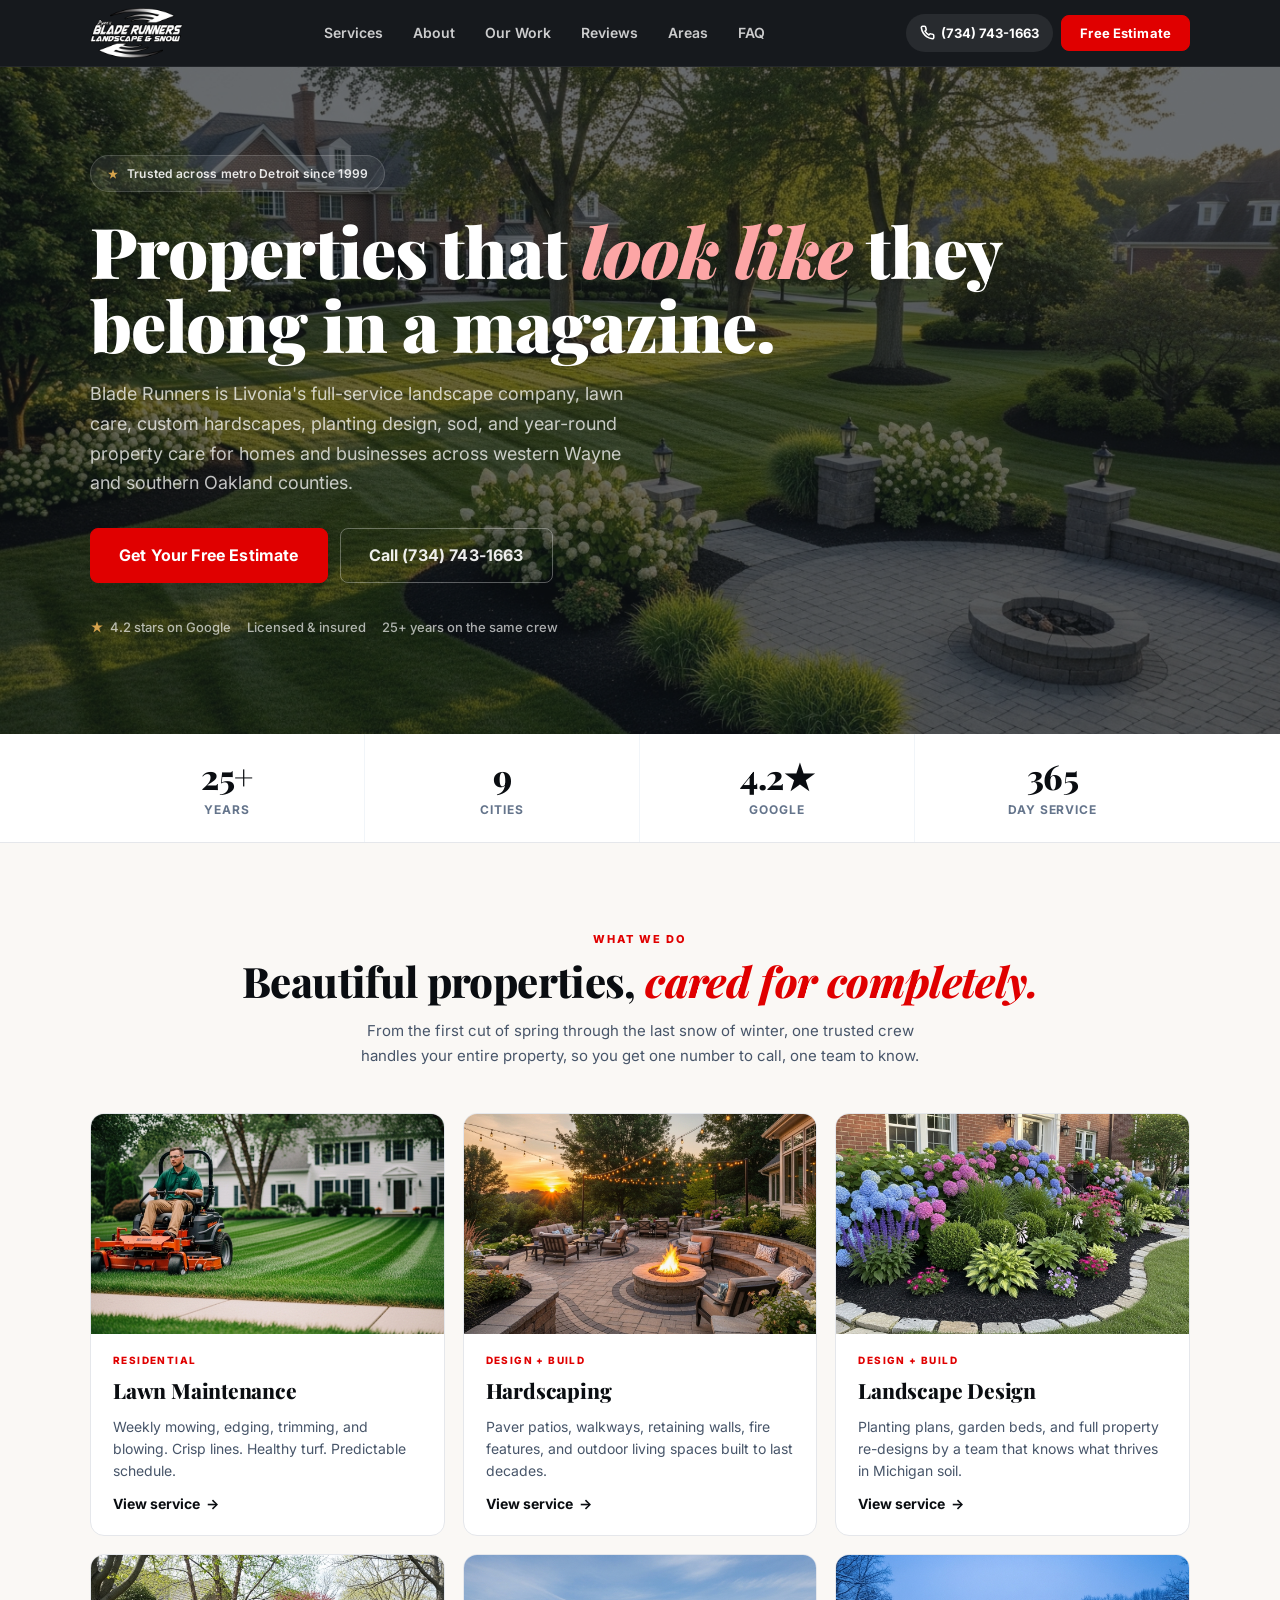
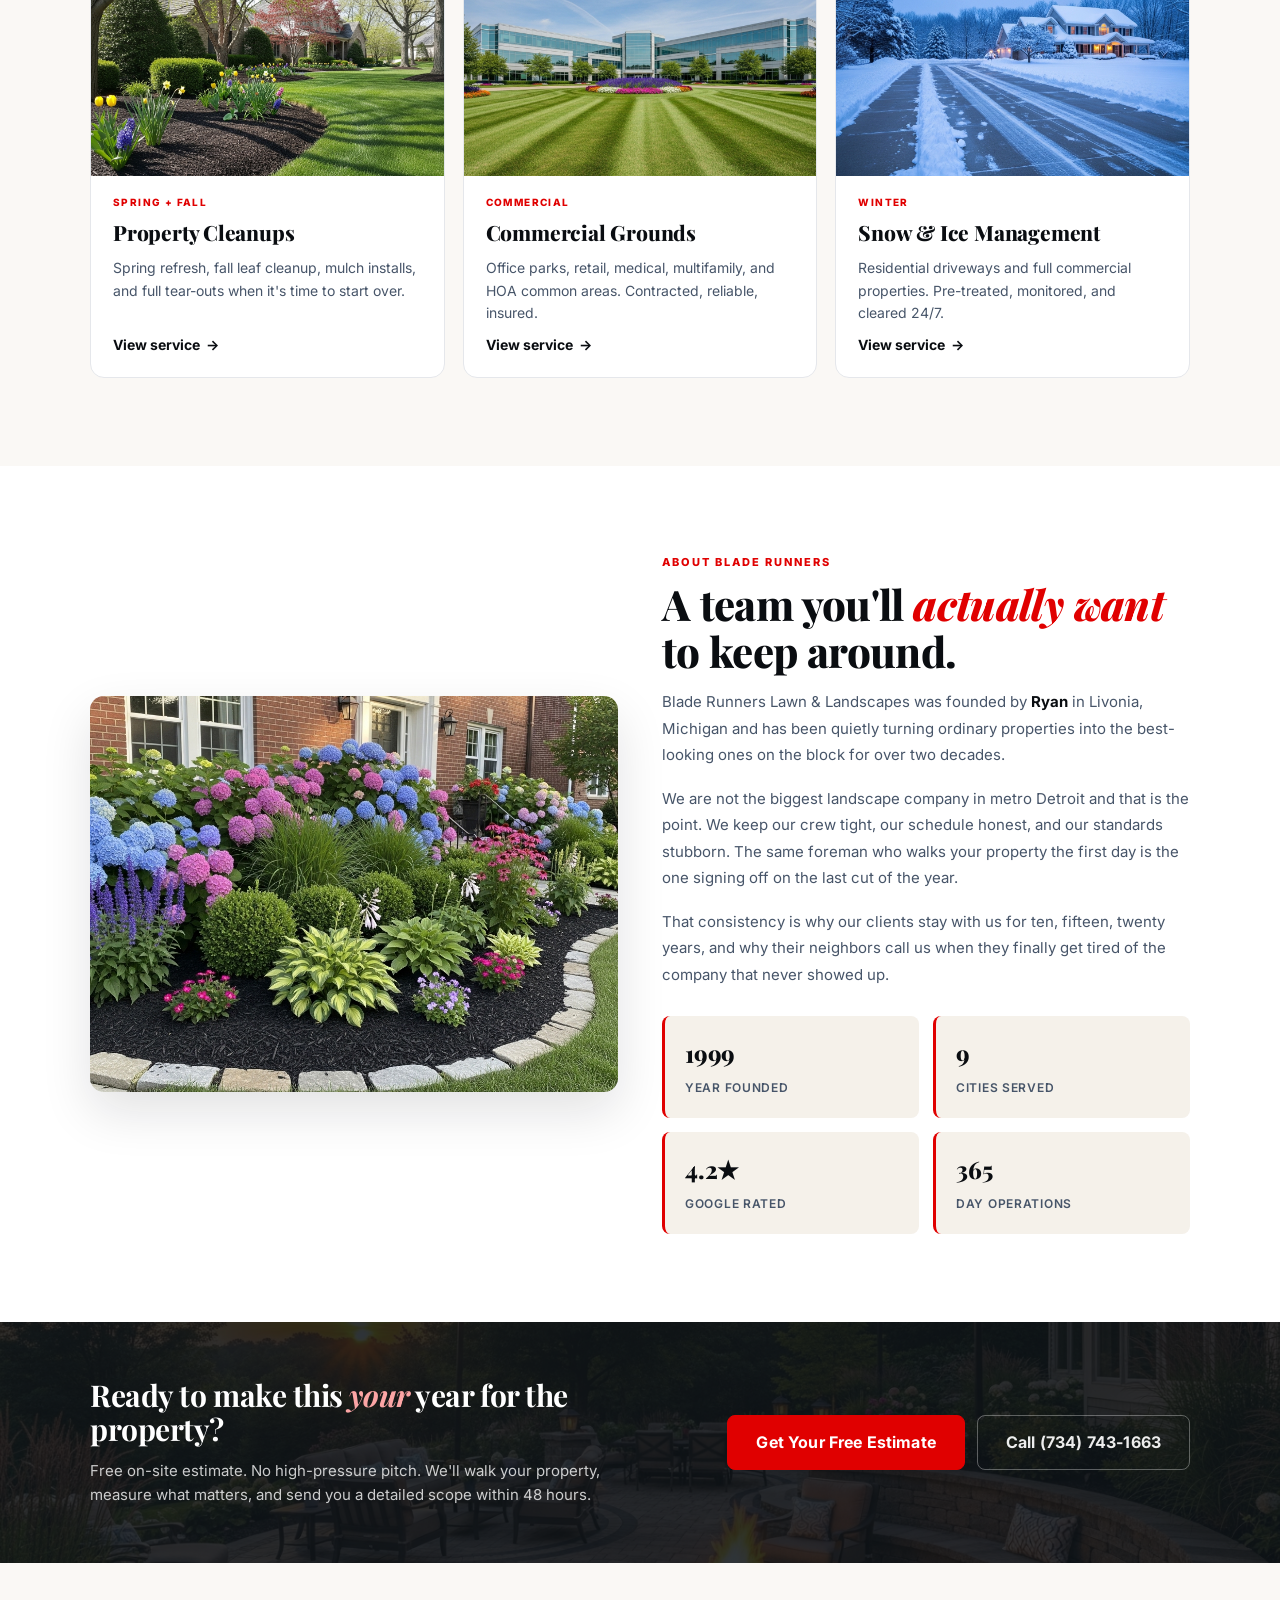
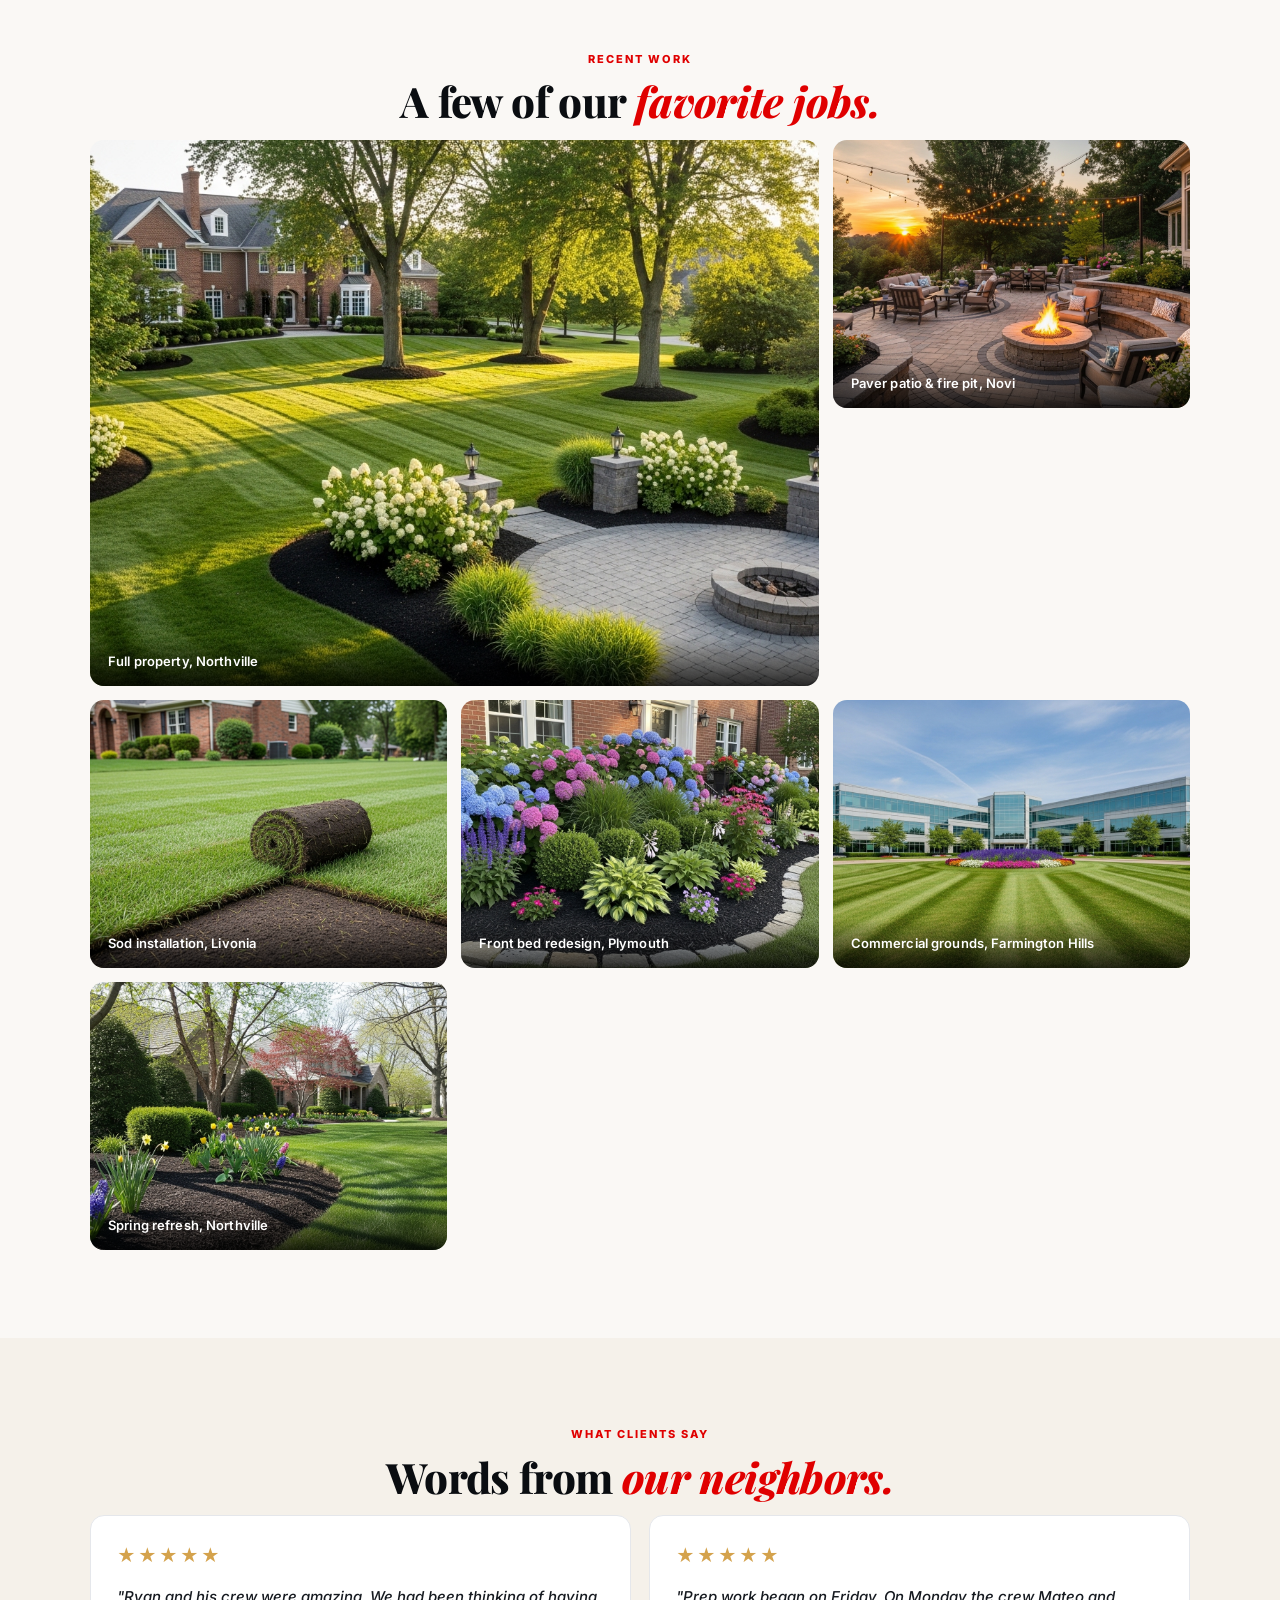
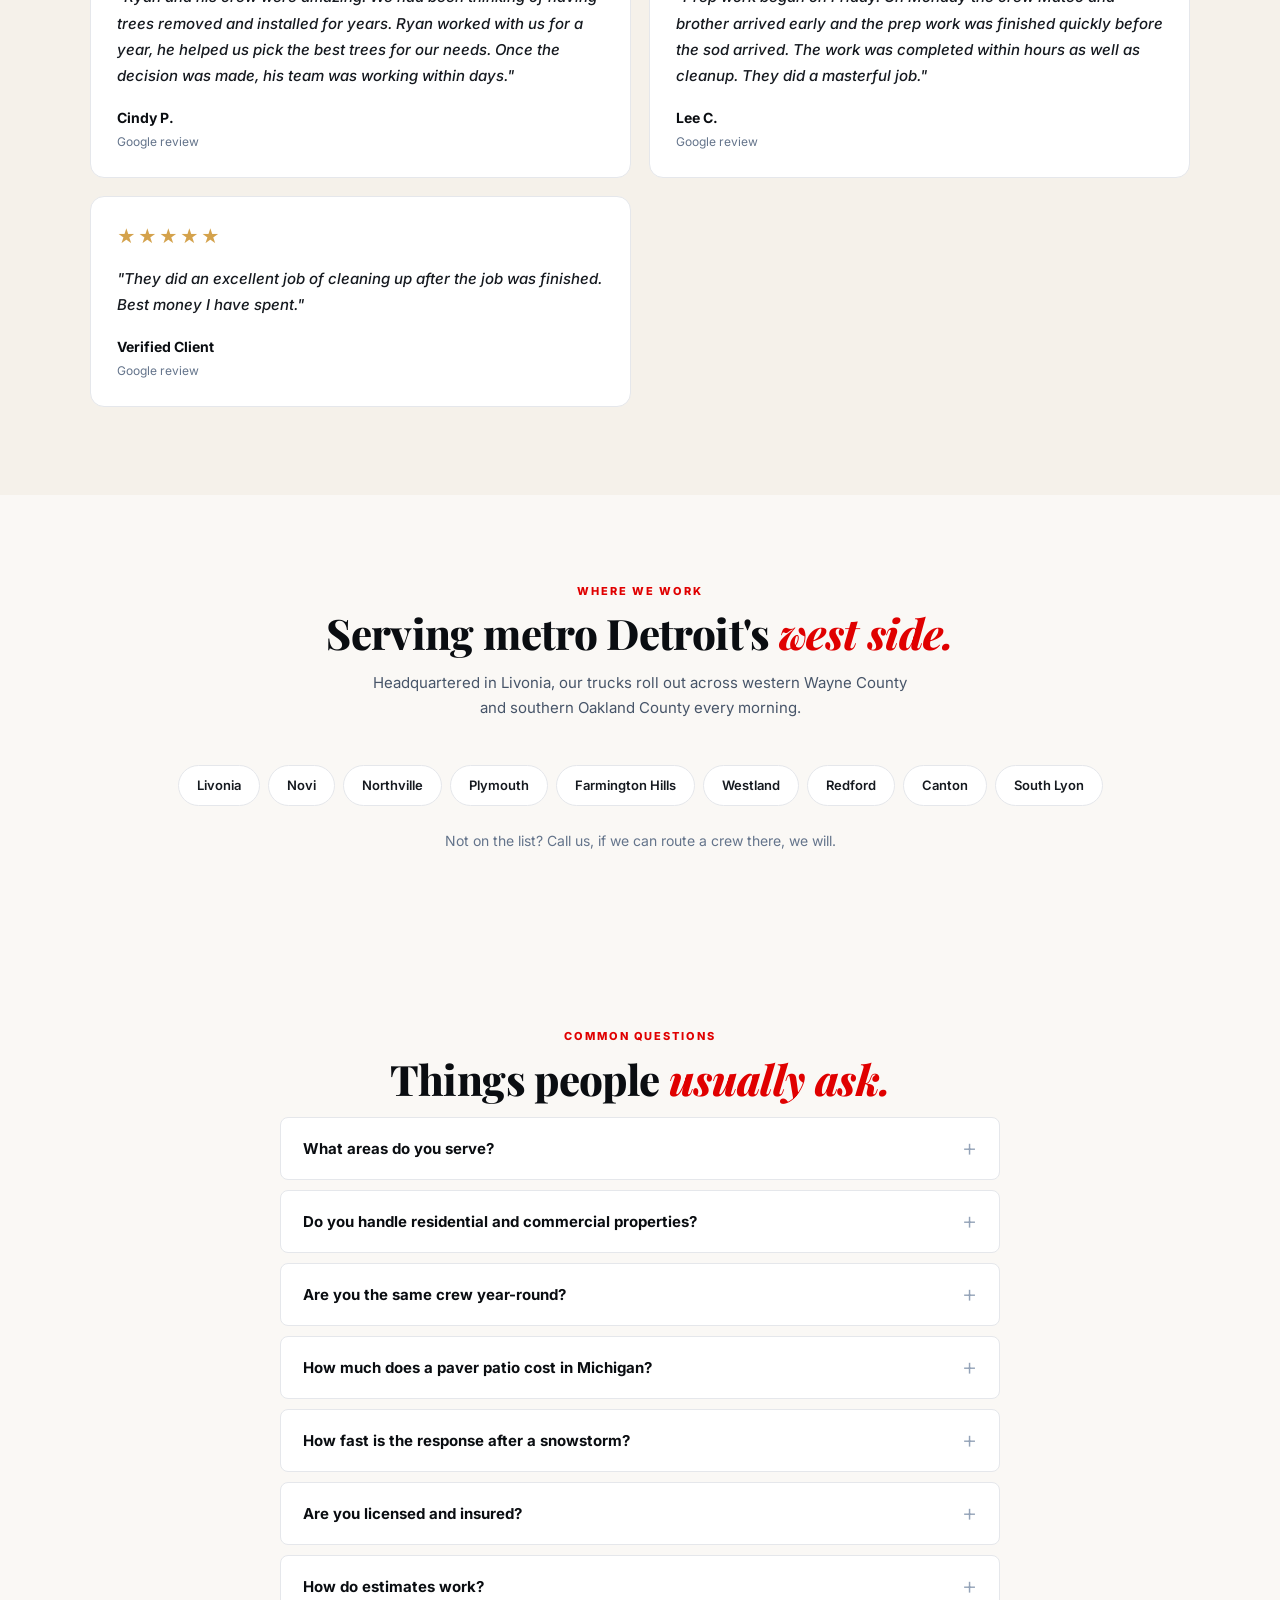
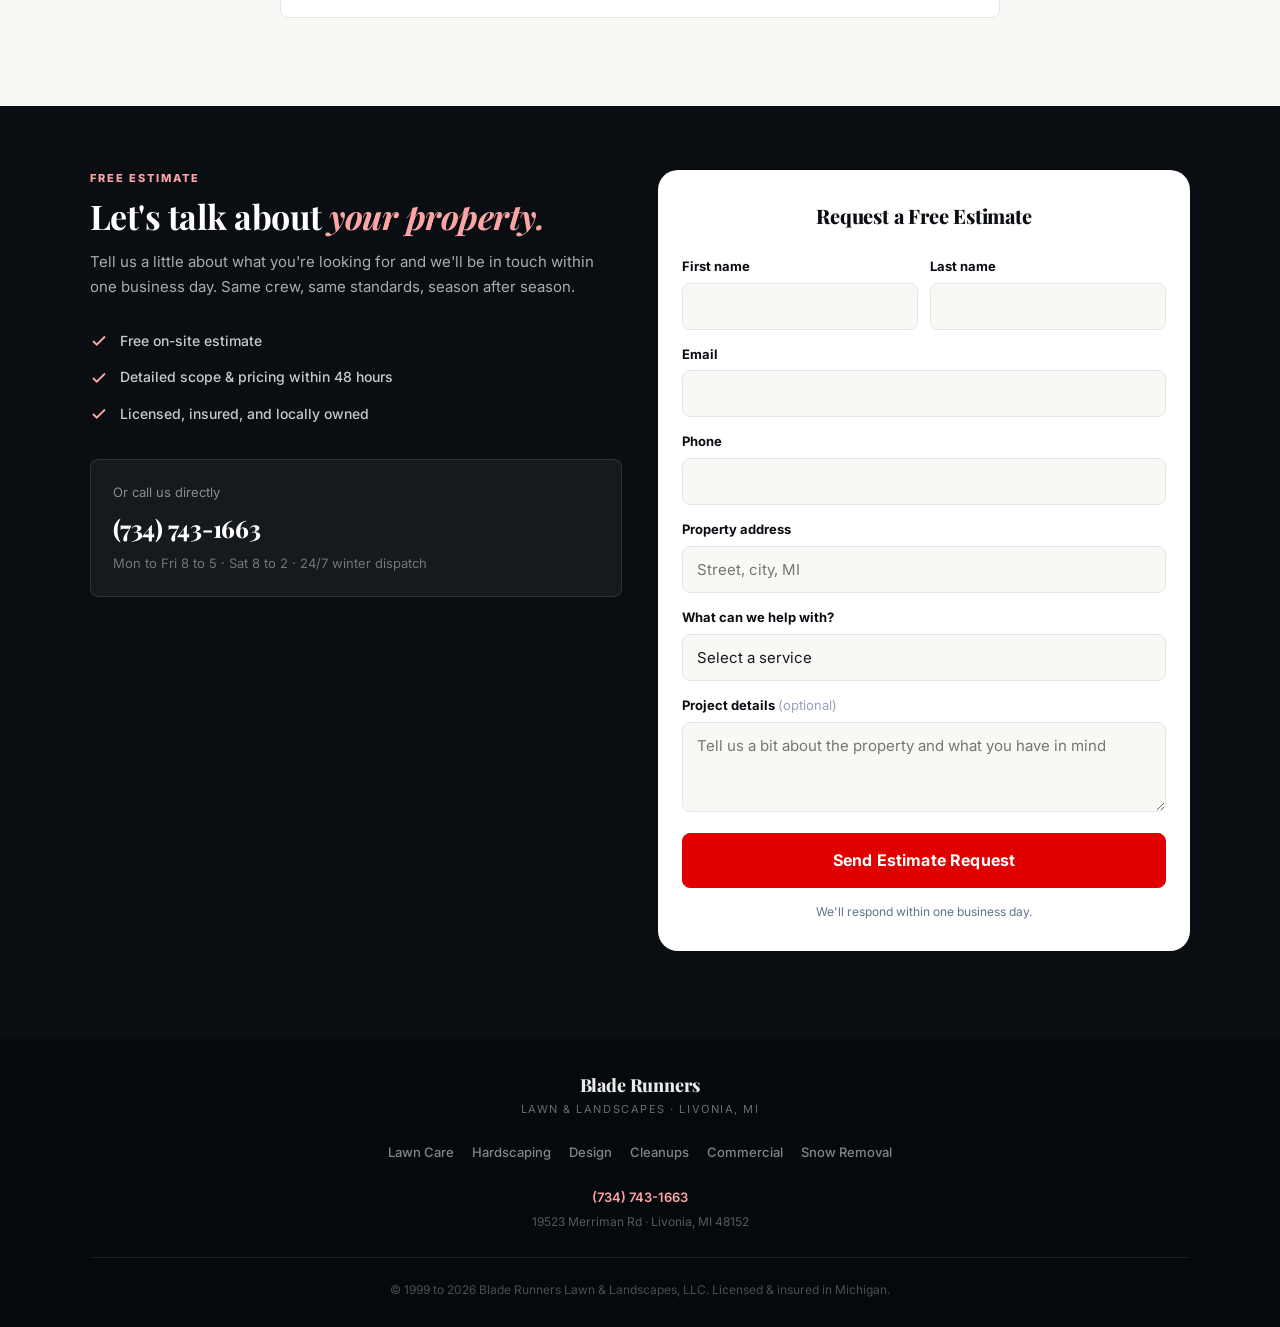
==== commit e62880c5: "Cache-bust styles.css + site.js to surface red palette + dark header" ====
--- a/index.html
+++ b/index.html
@@ -76,7 +76,7 @@
   <link rel="preconnect" href="https://fonts.googleapis.com">
   <link rel="preconnect" href="https://fonts.gstatic.com" crossorigin>
   <link href="https://fonts.googleapis.com/css2?family=Inter:wght@400;500;600;700;800;900&family=Playfair+Display:ital,wght@0,700;0,800;0,900;1,800&display=swap" rel="stylesheet">
-  <link rel="stylesheet" href="styles.css">
+  <link rel="stylesheet" href="styles.css?v=20260506b">
 </head>
 <body>
 
@@ -463,6 +463,6 @@
     </div>
   </footer>
 
-  <script src="assets/js/site.js" defer></script>
+  <script src="assets/js/site.js?v=20260506b" defer></script>
 </body>
 </html>
--- a/styles.css
+++ b/styles.css
@@ -4,8 +4,8 @@
    ============================================= */
 *,*::before,*::after{box-sizing:border-box;margin:0;padding:0}
 :root{
-  --ink:#0F1419;--ink-2:#1A2026;--ink-3:#2A323B;
-  --clay:#C2410C;--clay-dark:#9A330A;--clay-light:#FED7AA;--clay-50:#FFF7ED;
+  --ink:#0A0D11;--ink-2:#15191F;--ink-3:#252A33;
+  --clay:#E00000;--clay-dark:#B00000;--clay-light:#FCA5A5;--clay-50:#FEF2F2;
   --bone:#FAF8F5;--cream:#F5F1EA;
   --white:#FFF;
   --gray-50:#F8FAFC;--gray-100:#F1F5F9;--gray-200:#E5E7EB;--gray-300:#CBD5E1;
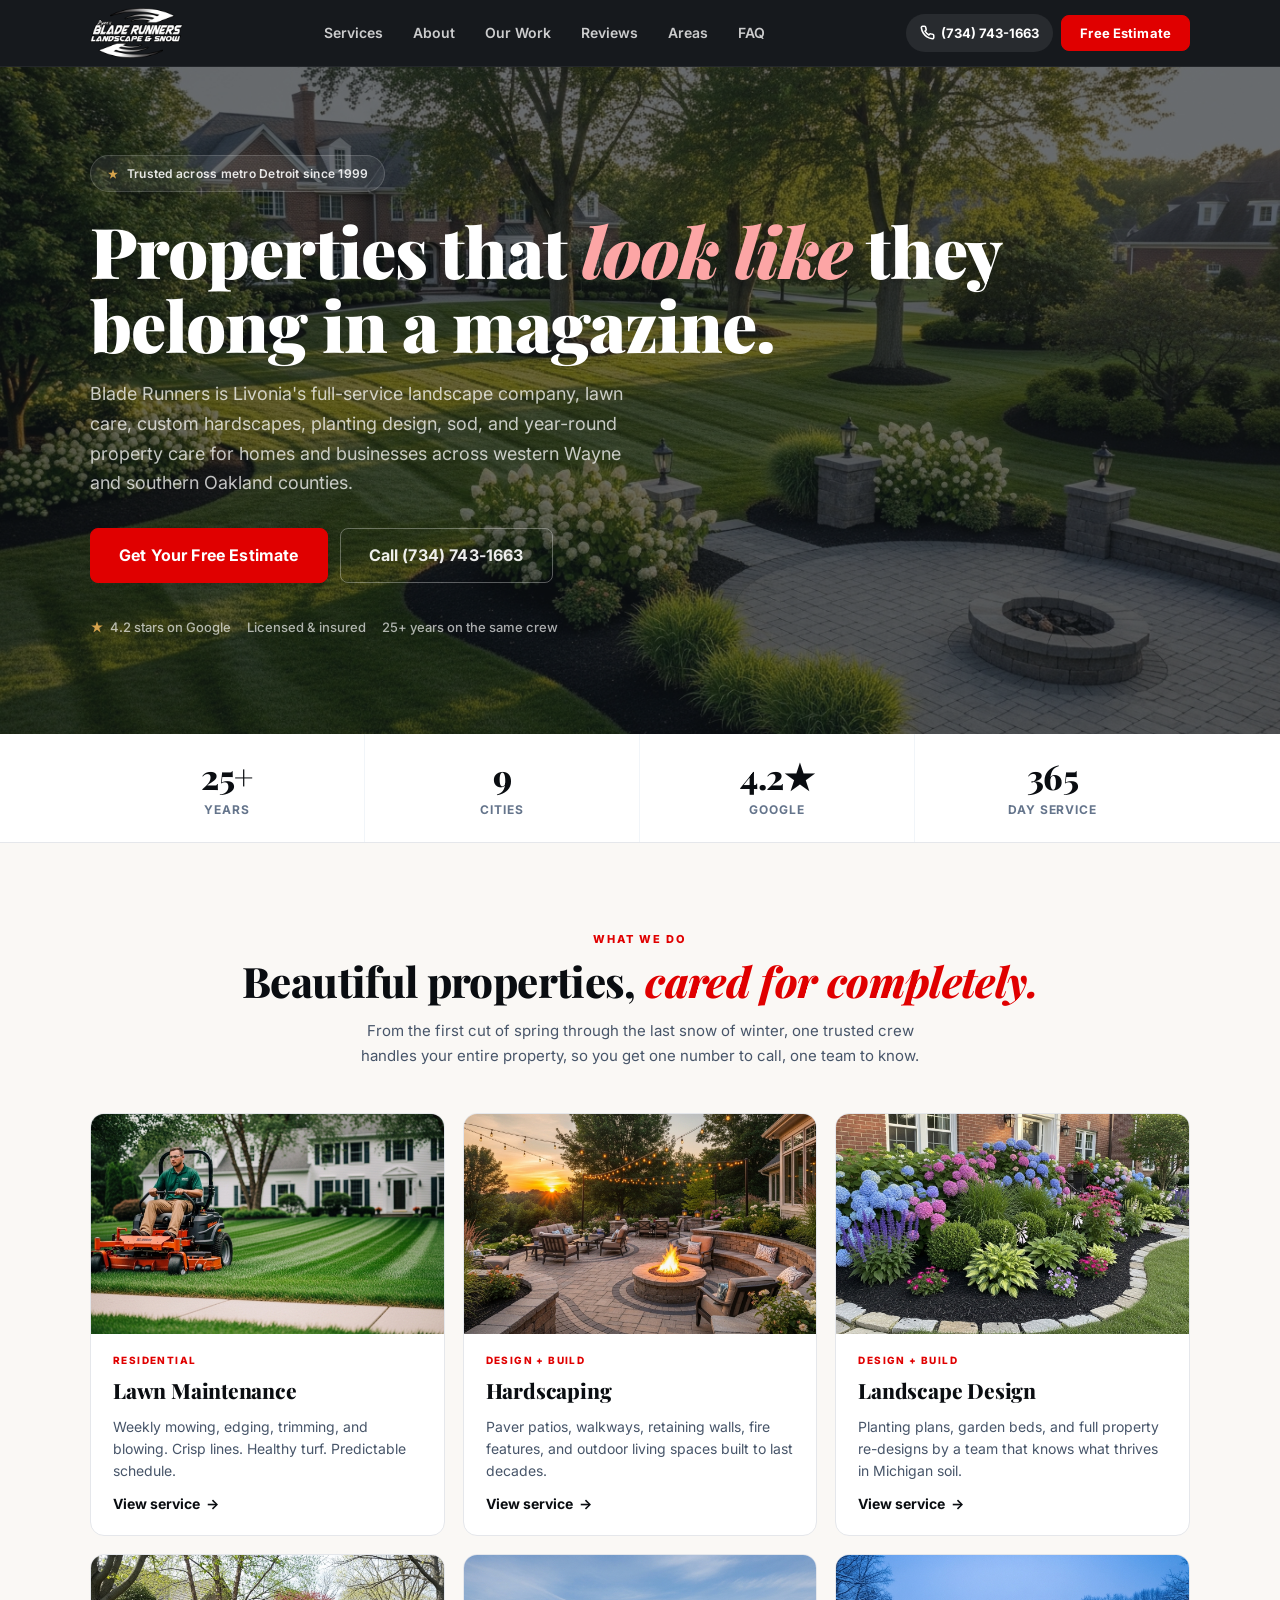
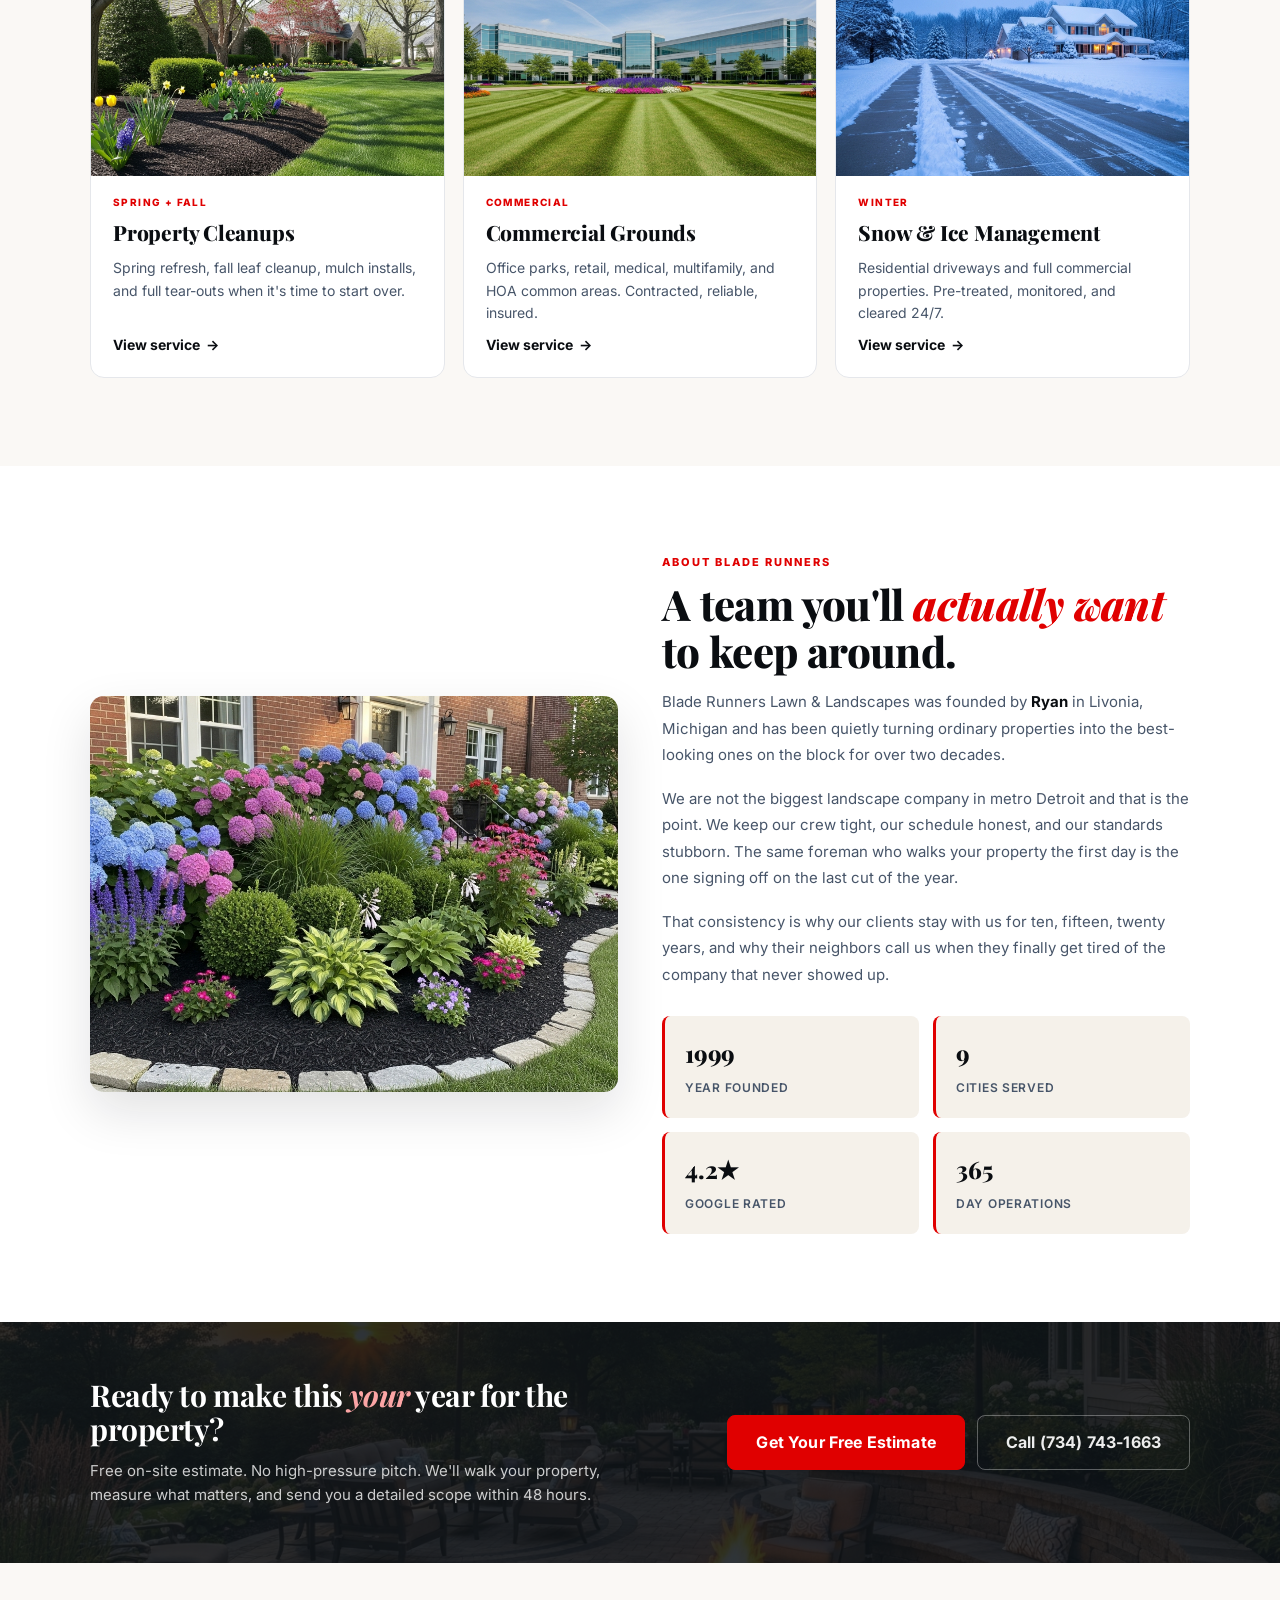
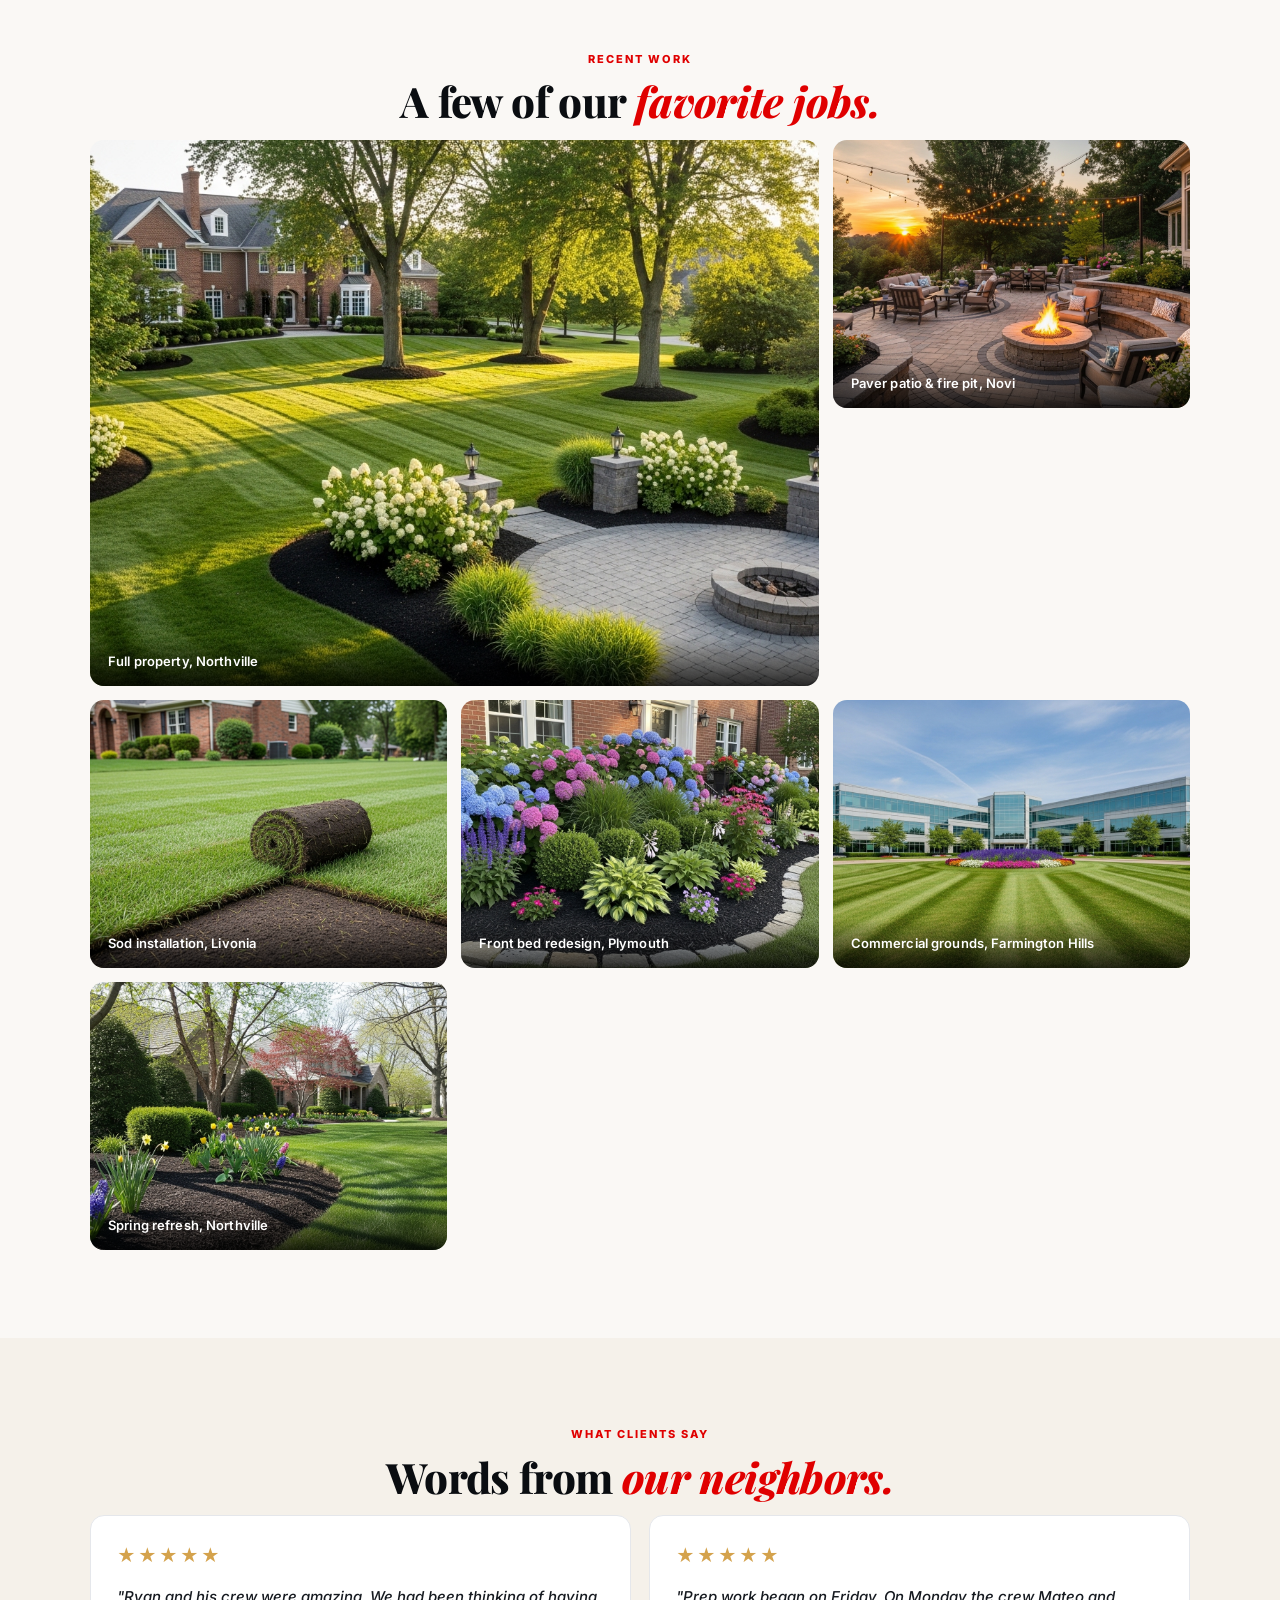
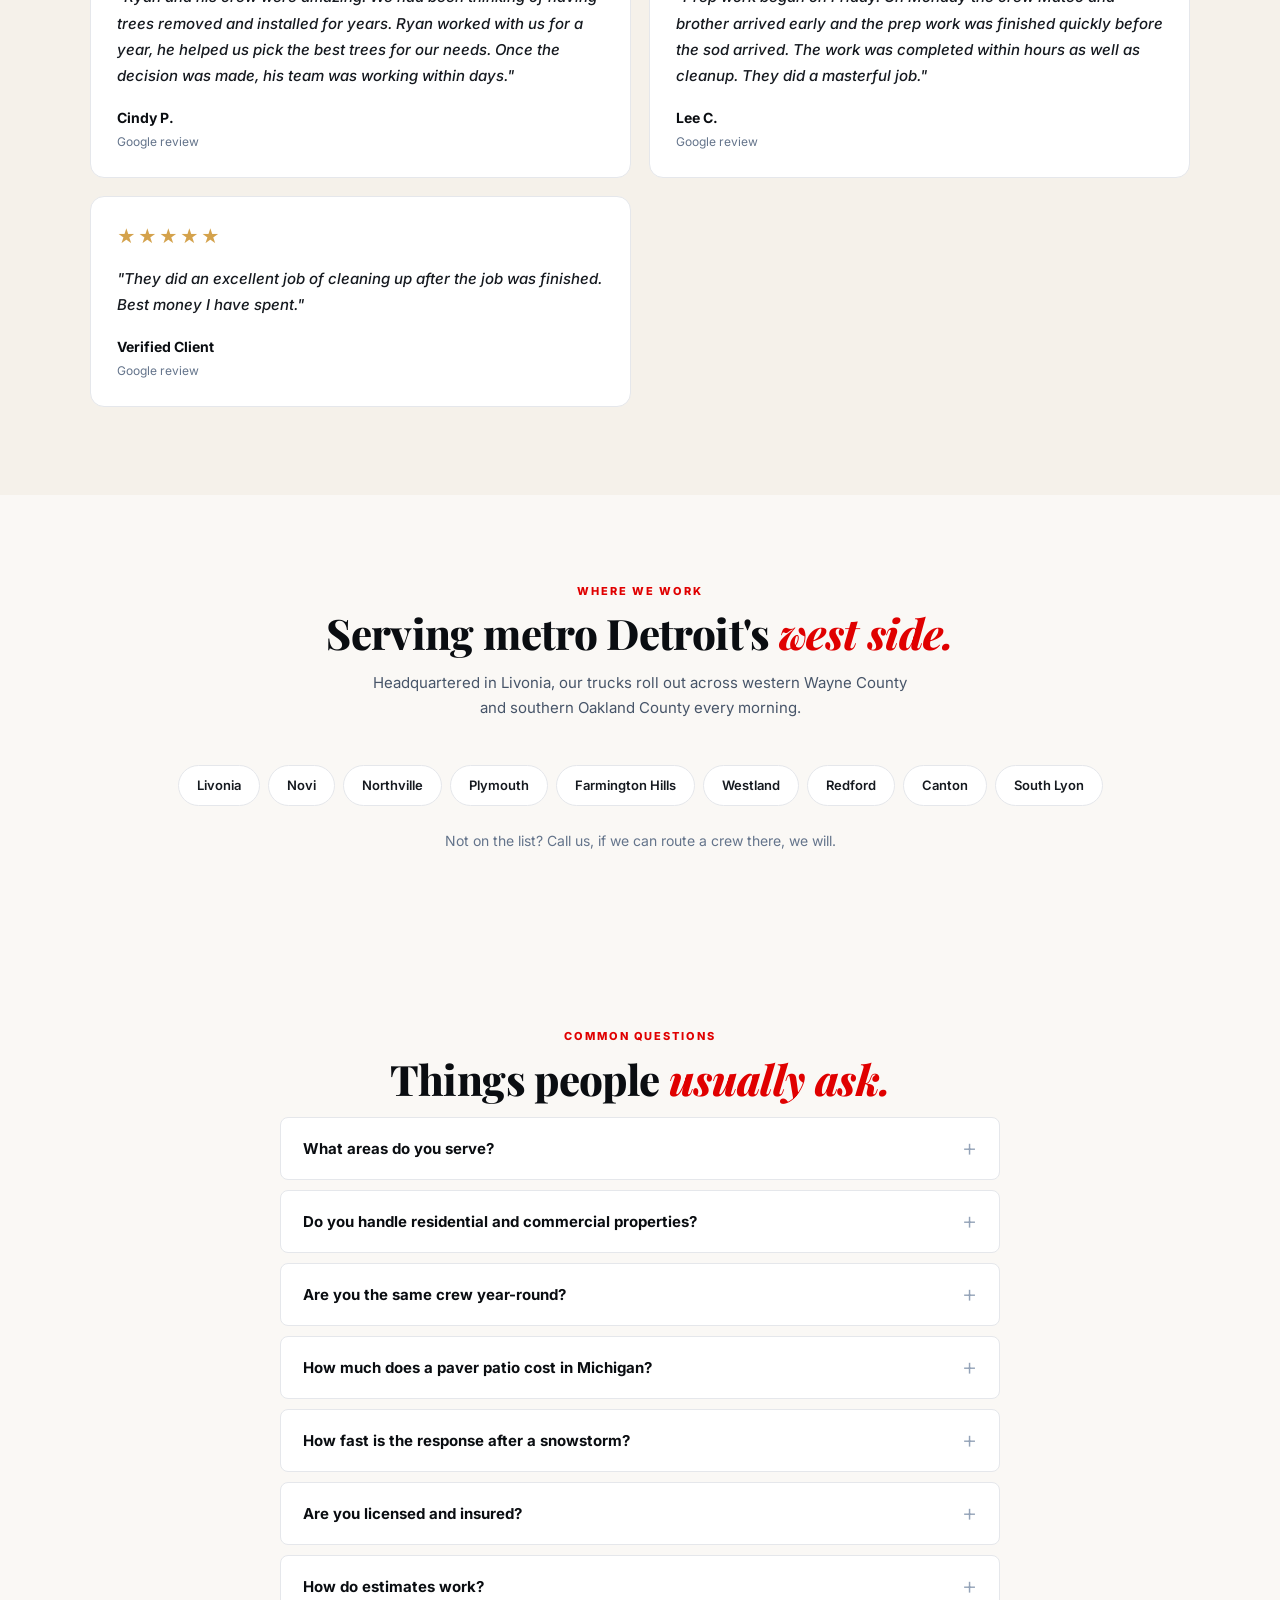
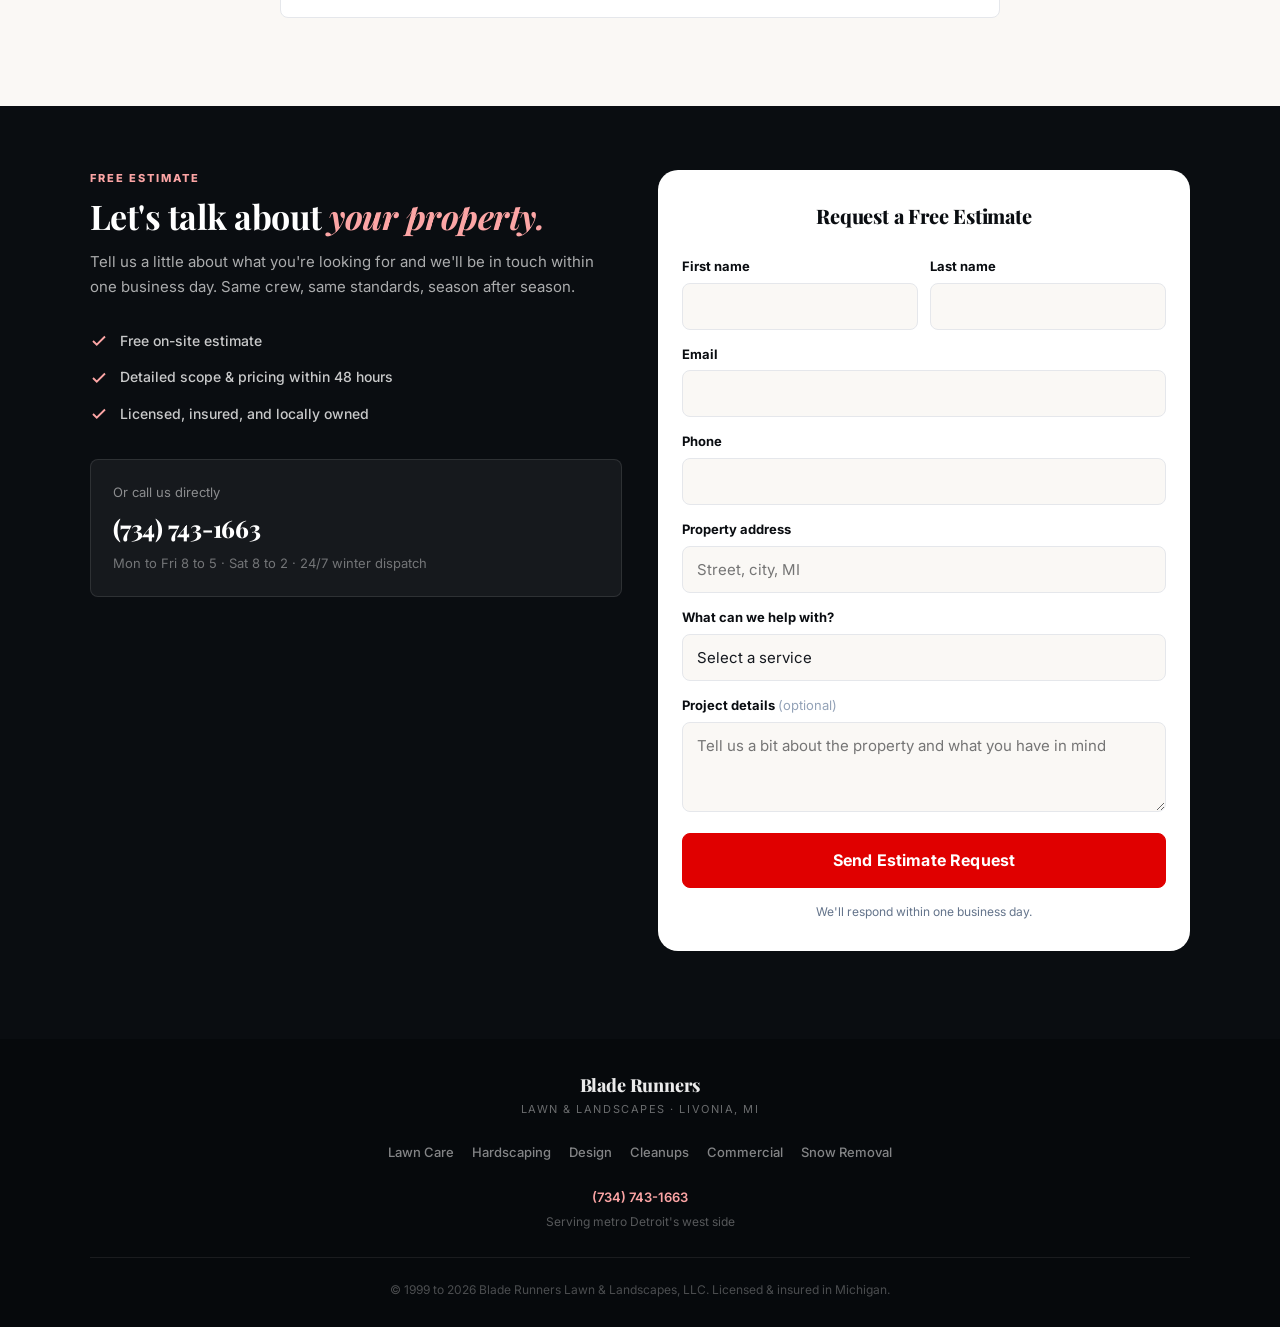
==== commit 70f4e44b: "Strip HQ address from body copy + footers, add reveal-fallback - Removes 17 mentions of 19523 Merrim" ====
--- a/index.html
+++ b/index.html
@@ -454,7 +454,7 @@
         </nav>
         <div class="footer__contact">
           <a href="tel:+17347431663">(734) 743-1663</a>
-          <span>19523 Merriman Rd &middot; Livonia, MI 48152</span>
+          <span>Serving metro Detroit's west side</span>
         </div>
       </div>
       <div class="footer__bottom">
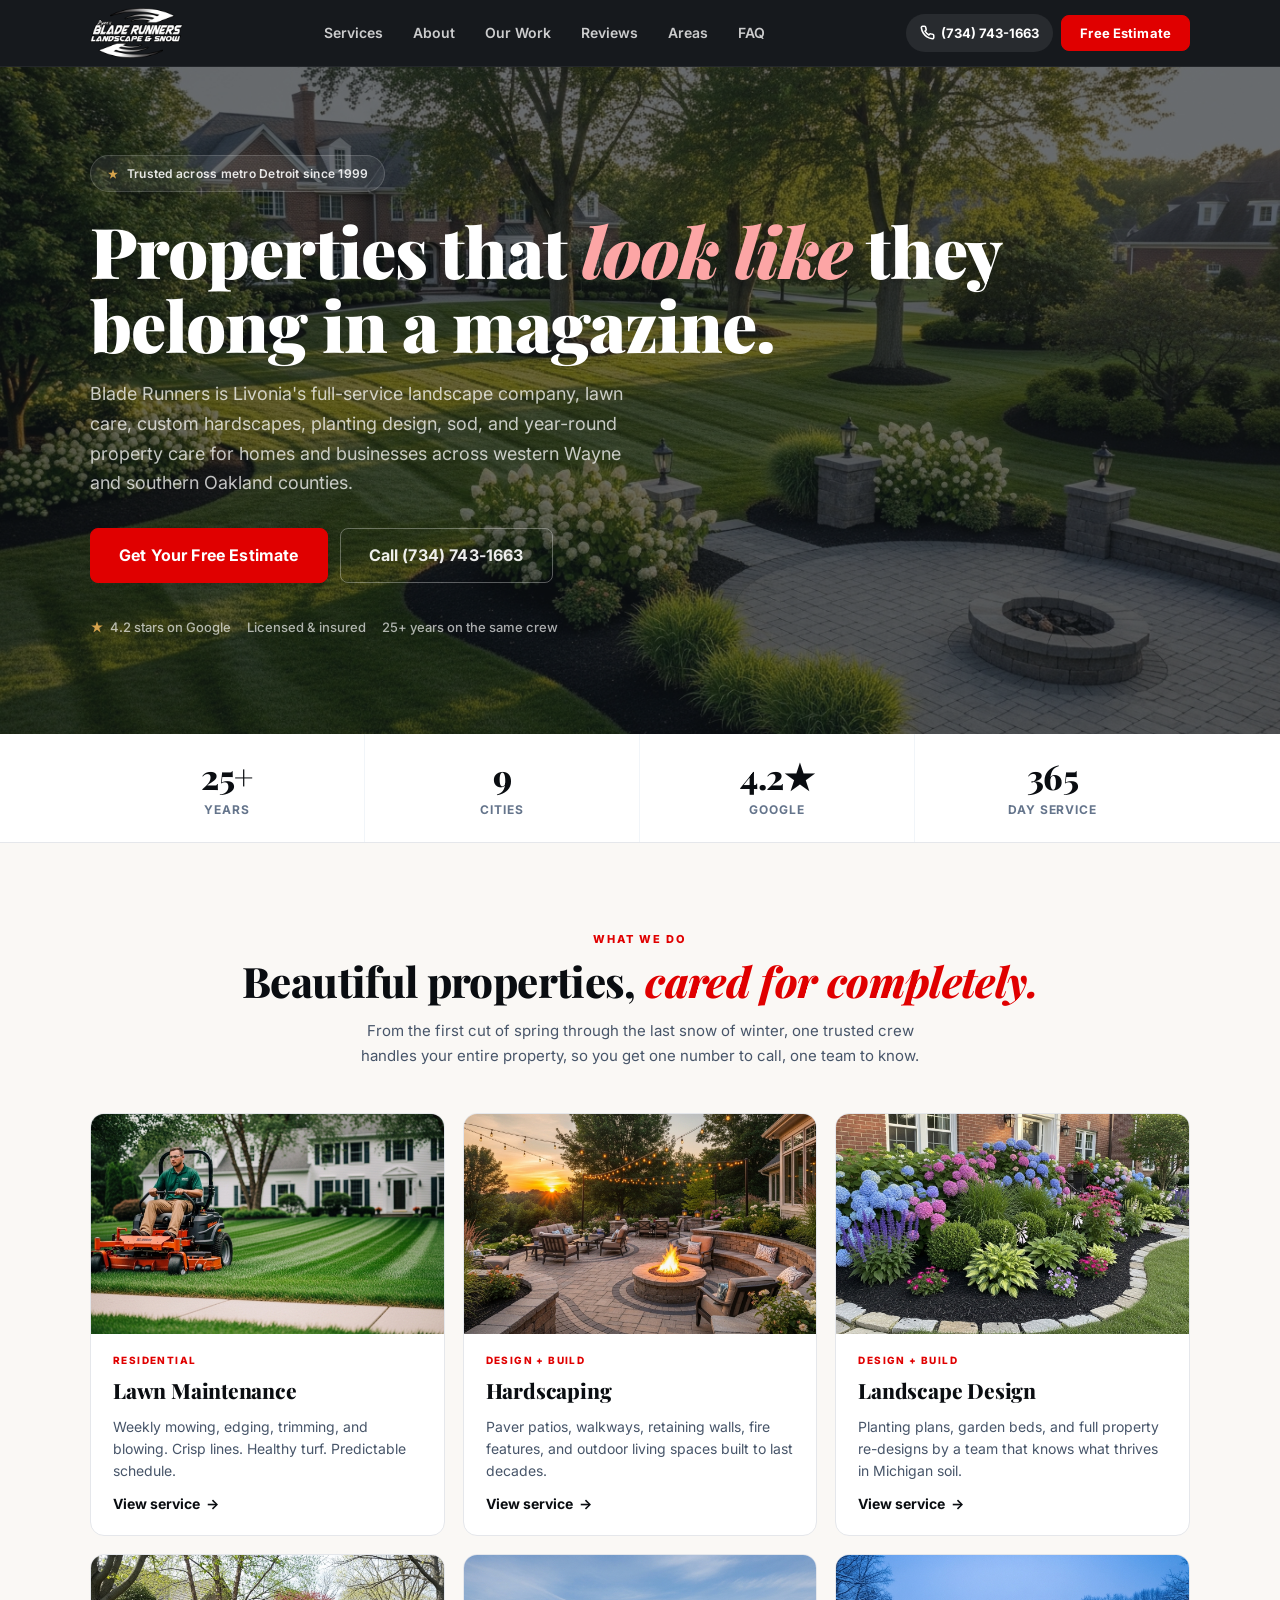
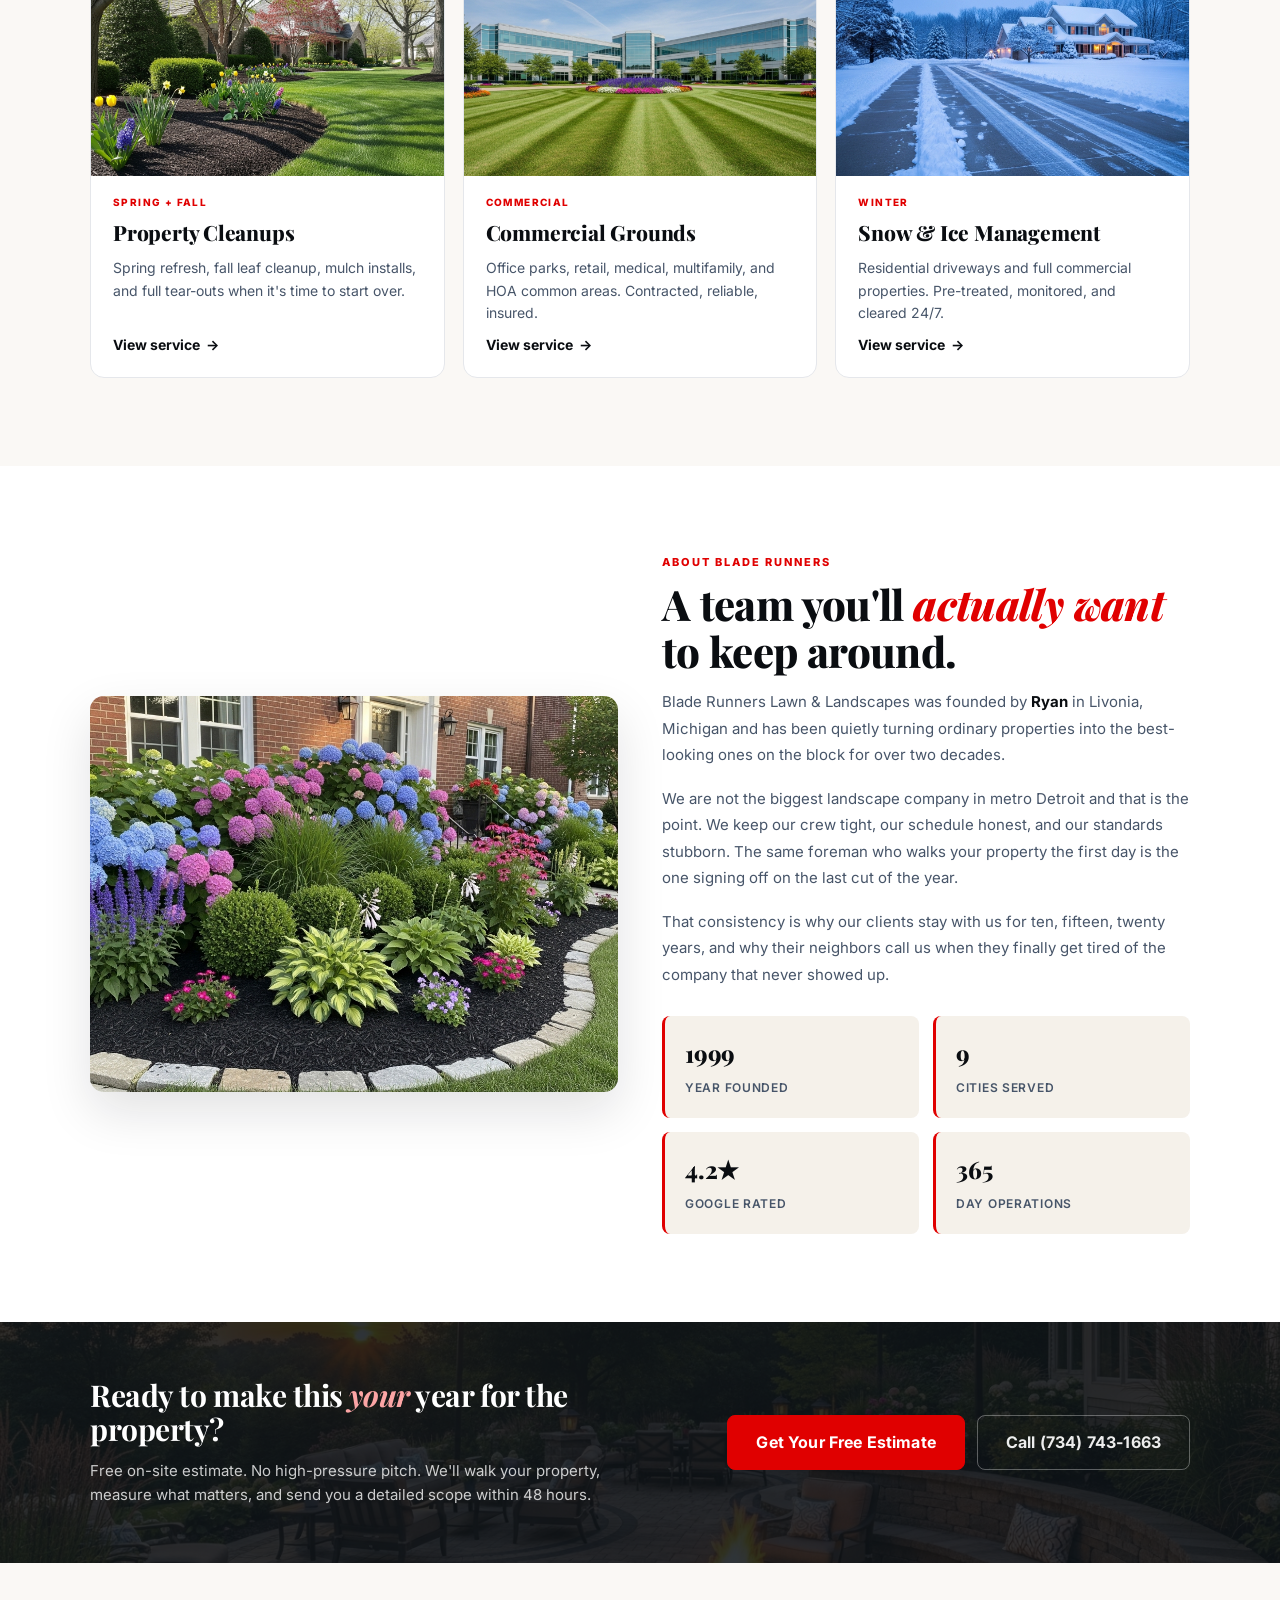
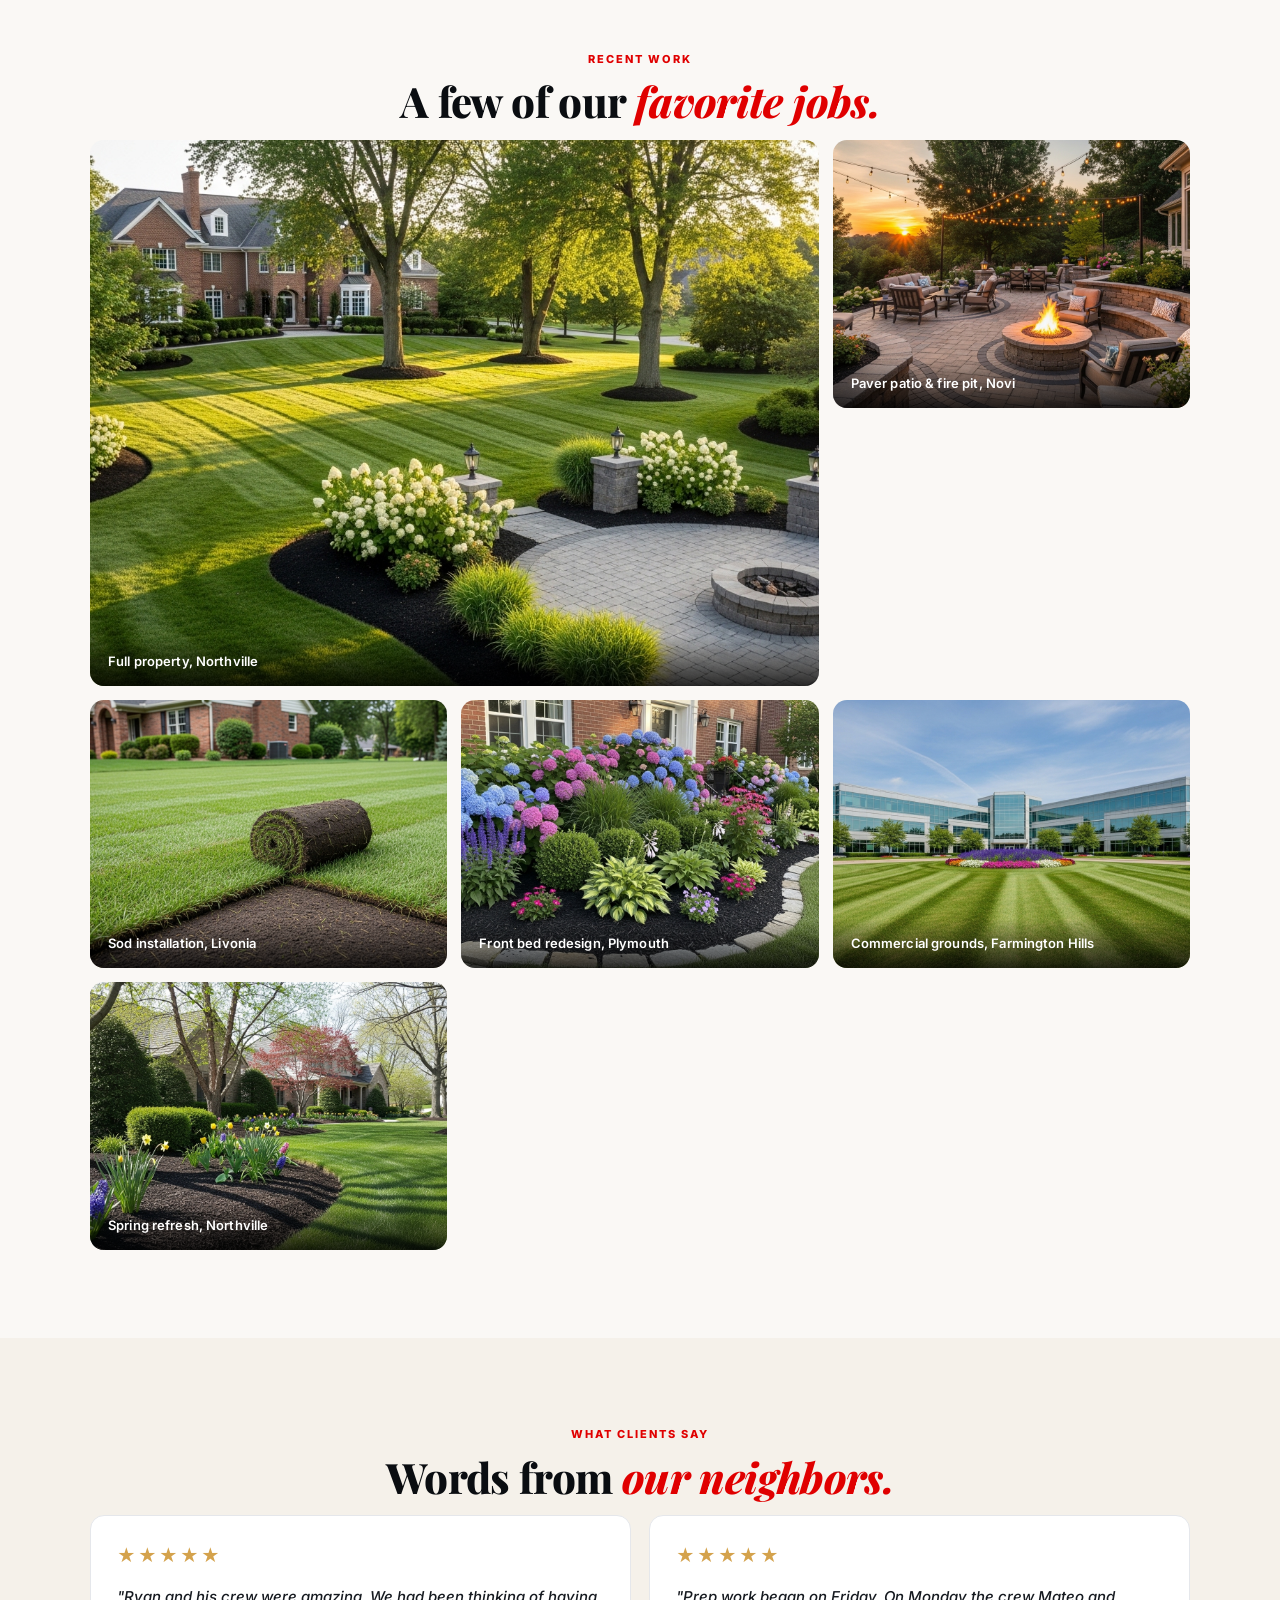
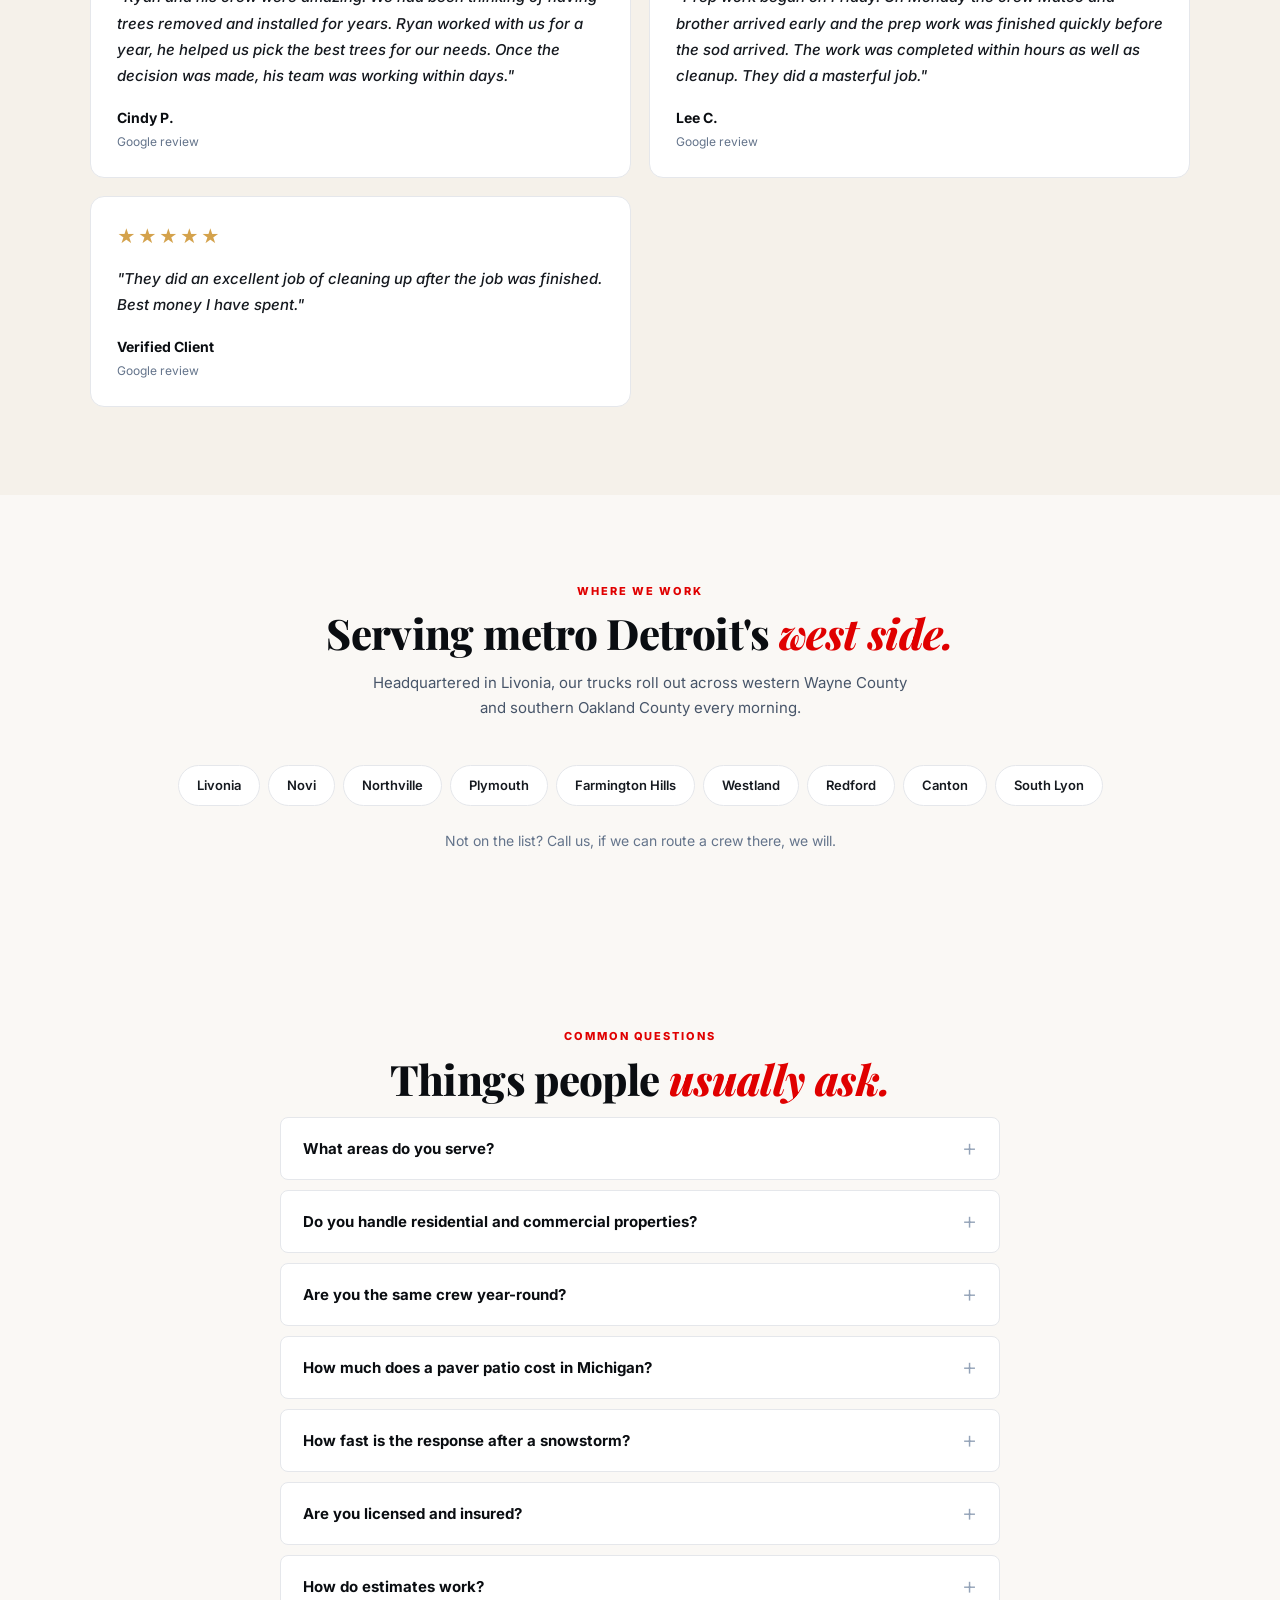
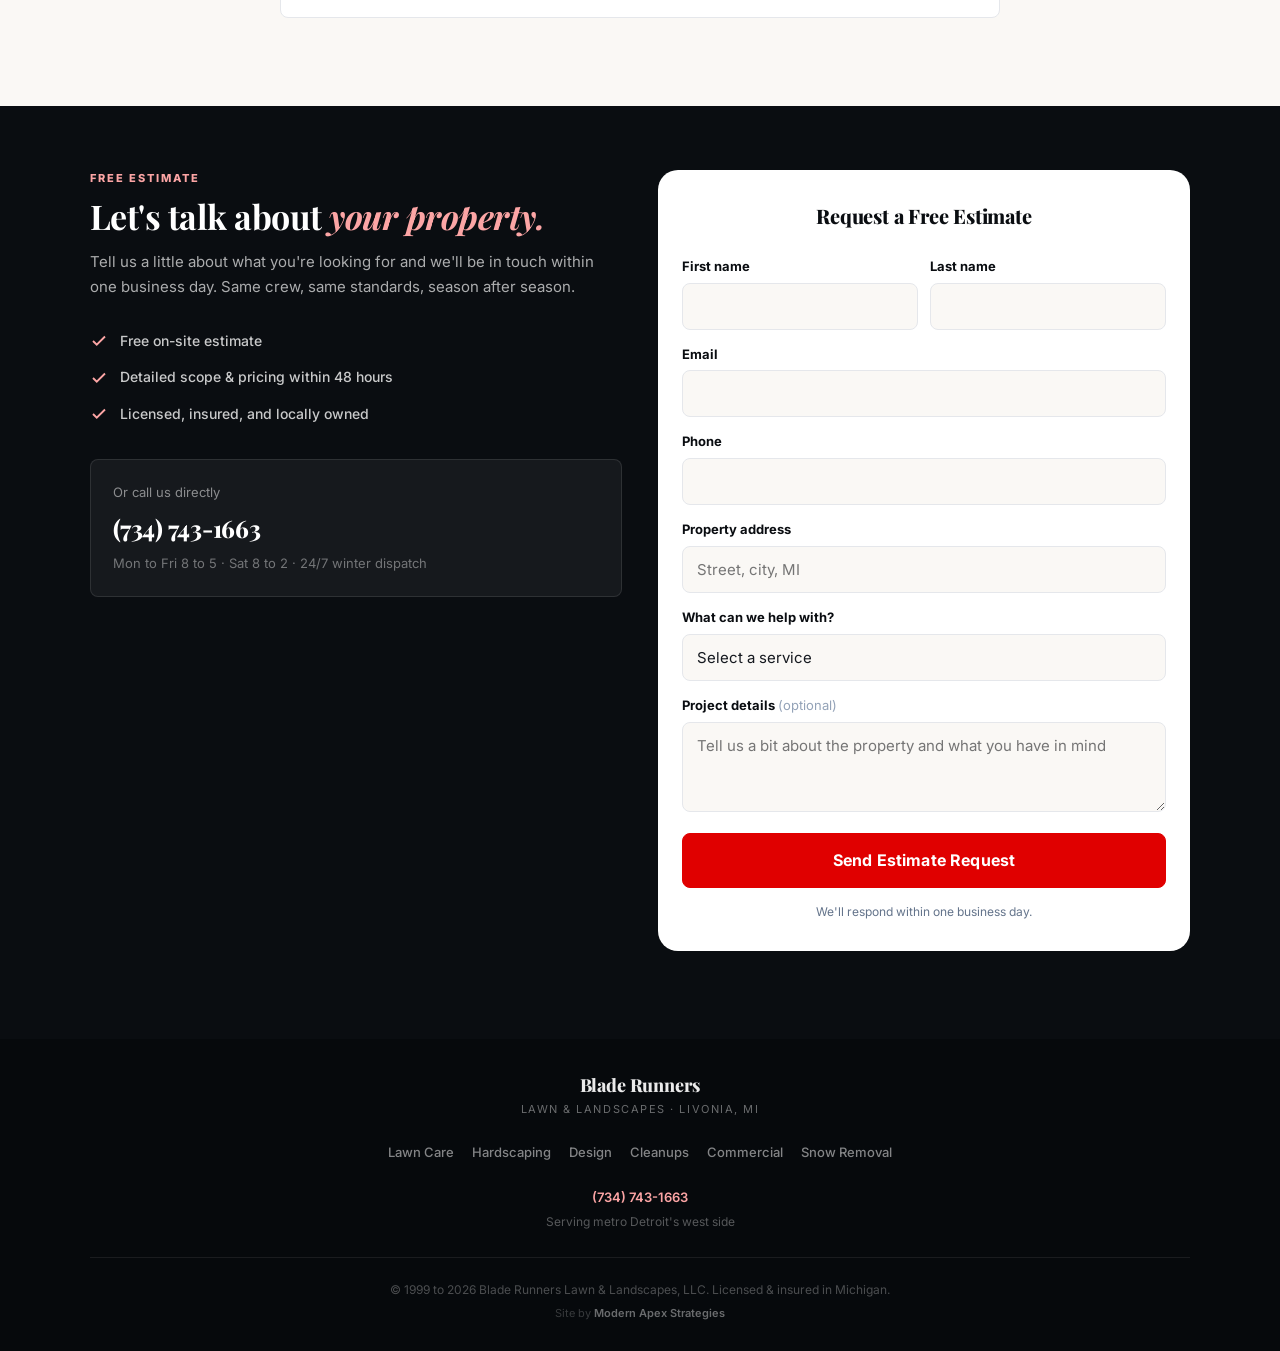
==== commit 9fe70589: "Add Modern Apex Strategies credit to footer Co-Authored-By: Claude Opus 4.8 (1M context) <noreply@an" ====
--- a/index.html
+++ b/index.html
@@ -71,12 +71,12 @@
   }
   </script>
 
-  <link rel="sitemap" type="application/xml" href="/sitemap.xml">
+  <link rel="sitemap" type="application/xml" href="sitemap.xml">
 
   <link rel="preconnect" href="https://fonts.googleapis.com">
   <link rel="preconnect" href="https://fonts.gstatic.com" crossorigin>
   <link href="https://fonts.googleapis.com/css2?family=Inter:wght@400;500;600;700;800;900&family=Playfair+Display:ital,wght@0,700;0,800;0,900;1,800&display=swap" rel="stylesheet">
-  <link rel="stylesheet" href="styles.css?v=20260506b">
+  <link rel="stylesheet" href="styles.css?v=20260624a">
 </head>
 <body>
 
@@ -93,10 +93,10 @@
   <header class="header" id="header">
     <div class="container">
       <div class="header__inner">
-        <a href="/" class="header__brand"><img src="assets/images/br-logo.png" alt="Blade Runners Lawn &amp; Landscapes" class="header__logo"></a>
+        <a href="./" class="header__brand"><img src="assets/images/br-logo.png" alt="Blade Runners Lawn &amp; Landscapes" class="header__logo"></a>
         <nav class="header__nav" id="desktopNav">
           <a href="#services">Services</a>
-          <a href="#about">About</a>
+          <a href="about/">About</a>
           <a href="#work">Our Work</a>
           <a href="#reviews">Reviews</a>
           <a href="#areas">Areas</a>
@@ -116,7 +116,7 @@
   <div class="mobile-menu" id="mobileMenu">
     <nav class="mobile-menu__nav">
       <a href="#services">Services</a>
-      <a href="#about">About</a>
+      <a href="about/">About</a>
       <a href="#work">Our Work</a>
       <a href="#reviews">Reviews</a>
       <a href="#areas">Areas</a>
@@ -125,9 +125,9 @@
     </nav>
   </div>
 
-  <!-- Hero with video -->
+  <!-- Hero with video (poster image is the CSS bg fallback if autoplay fails) -->
   <section class="hero">
-    <video class="hero__video" autoplay muted loop playsinline poster="assets/images/home-hero.jpg">
+    <video class="hero__video" id="heroVideo" autoplay muted loop playsinline preload="auto" poster="assets/images/home-hero.jpg" aria-hidden="true">
       <source src="assets/videos/hero.mp4" type="video/mp4">
     </video>
     <div class="hero__overlay"></div>
@@ -459,10 +459,11 @@
       </div>
       <div class="footer__bottom">
         <p>&copy; 1999 to 2026 Blade Runners Lawn &amp; Landscapes, LLC. Licensed &amp; insured in Michigan.</p>
+        <p class="footer__credit">Site by <a href="https://modernapexstrategies.com" target="_blank" rel="noopener">Modern Apex Strategies</a></p>
       </div>
     </div>
   </footer>
 
-  <script src="assets/js/site.js?v=20260506b" defer></script>
+  <script src="assets/js/site.js?v=20260624a" defer></script>
 </body>
 </html>
--- a/styles.css
+++ b/styles.css
@@ -65,7 +65,7 @@
 .mobile-menu__nav a:last-child{border-bottom:none;margin-top:18px}
 
 /* HERO */
-.hero{position:relative;background:var(--ink);padding:60px 0 70px;overflow:hidden;background-size:cover;background-position:center}
+.hero{position:relative;background-color:var(--ink);background-image:url('assets/images/home-hero.jpg');background-size:cover;background-position:center;padding:60px 0 70px;overflow:hidden}
 .hero__overlay{position:absolute;inset:0;background:rgba(15,20,25,.62);pointer-events:none}
 .hero__content{position:relative;z-index:1}
 .hero__badge{display:inline-flex;align-items:center;gap:8px;background:rgba(255,255,255,.08);color:rgba(255,255,255,.88);font-size:12px;font-weight:600;padding:8px 16px;border-radius:100px;border:1px solid rgba(255,255,255,.16);margin-bottom:22px;letter-spacing:.02em}
@@ -208,6 +208,9 @@
 .footer__contact a{font-size:13px;font-weight:600;color:var(--clay-light)!important}
 .footer__contact span{font-size:12px;color:rgba(255,255,255,.32)}
 .footer__bottom{text-align:center}.footer__bottom p{font-size:12px;color:rgba(255,255,255,.28)}
+.footer__credit{margin-top:6px!important;font-size:11px!important;color:rgba(255,255,255,.2)!important}
+.footer__credit a{color:rgba(255,255,255,.4);text-decoration:none;font-weight:600;transition:color .2s ease}
+.footer__credit a:hover{color:var(--clay-light)}
 
 /* ANIMATIONS */
 [data-animate]{opacity:0;transform:translateY(28px);transition:opacity .6s,transform .6s}
